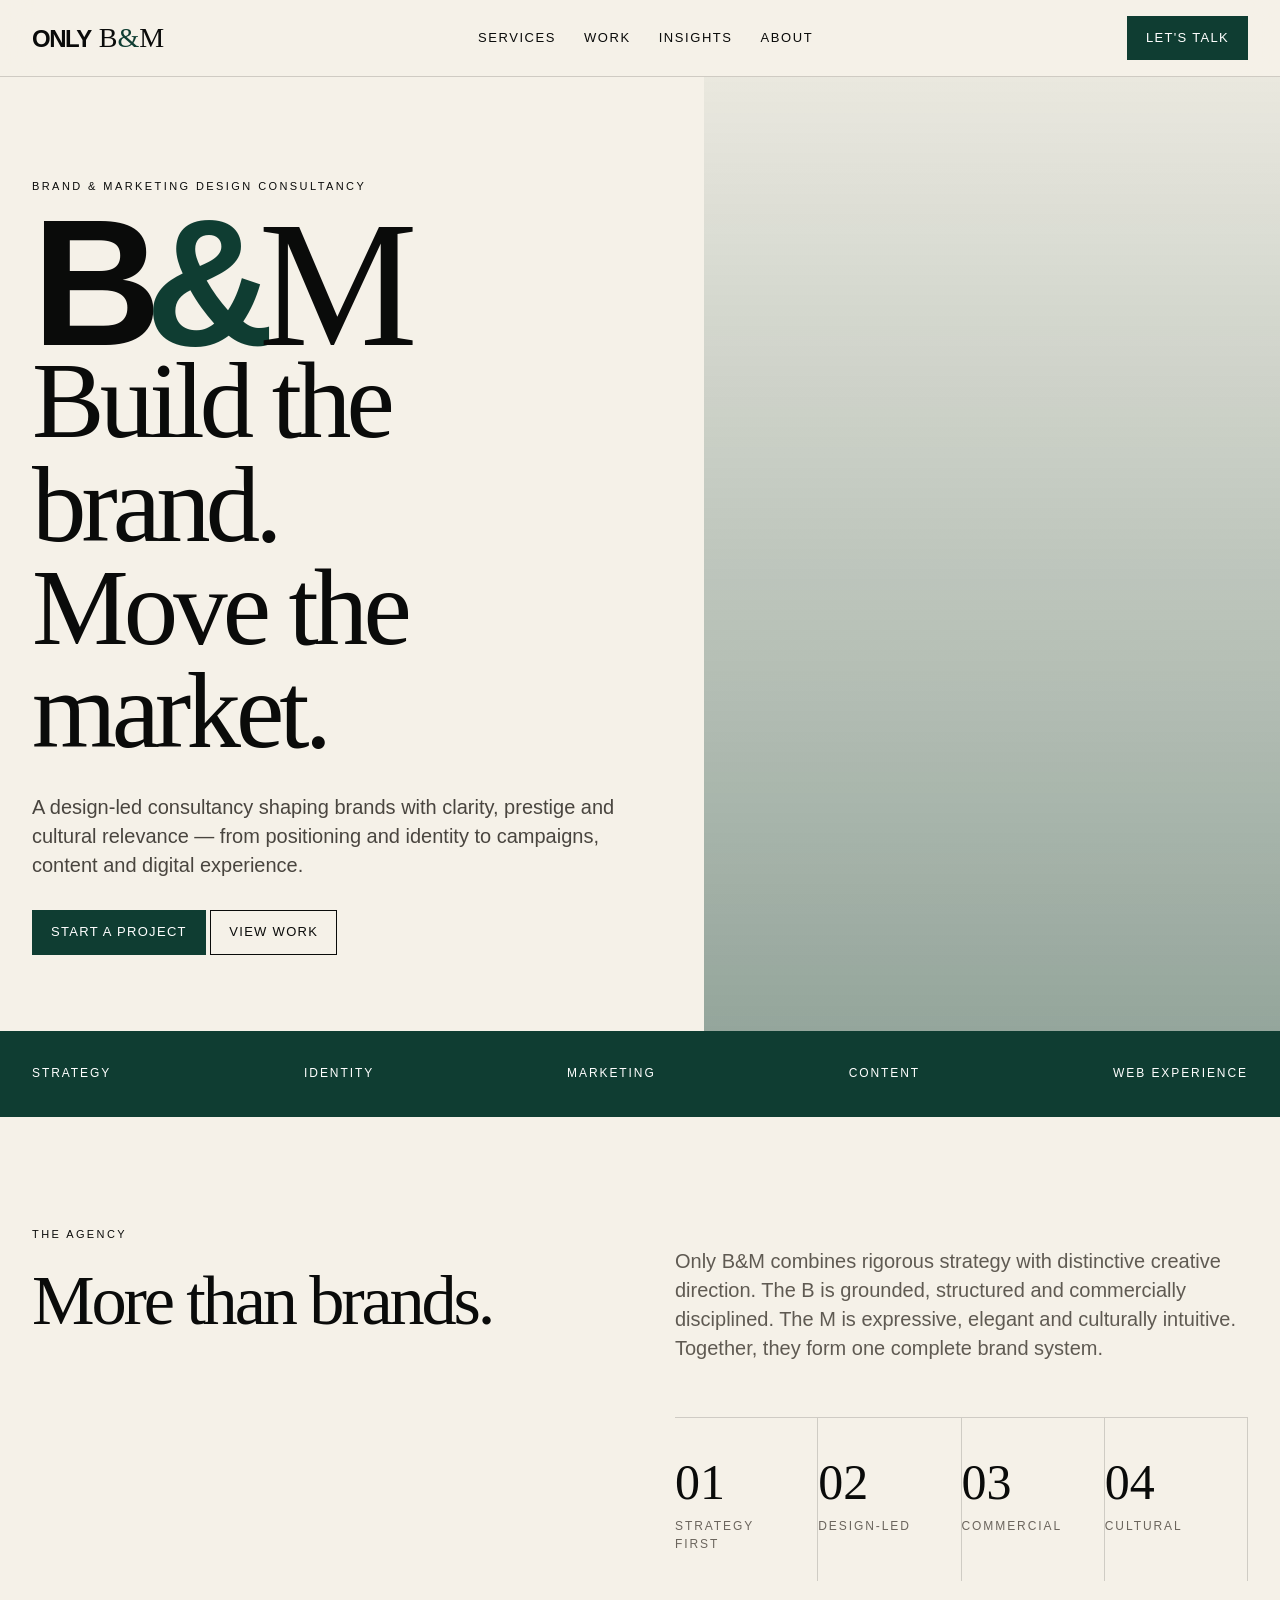
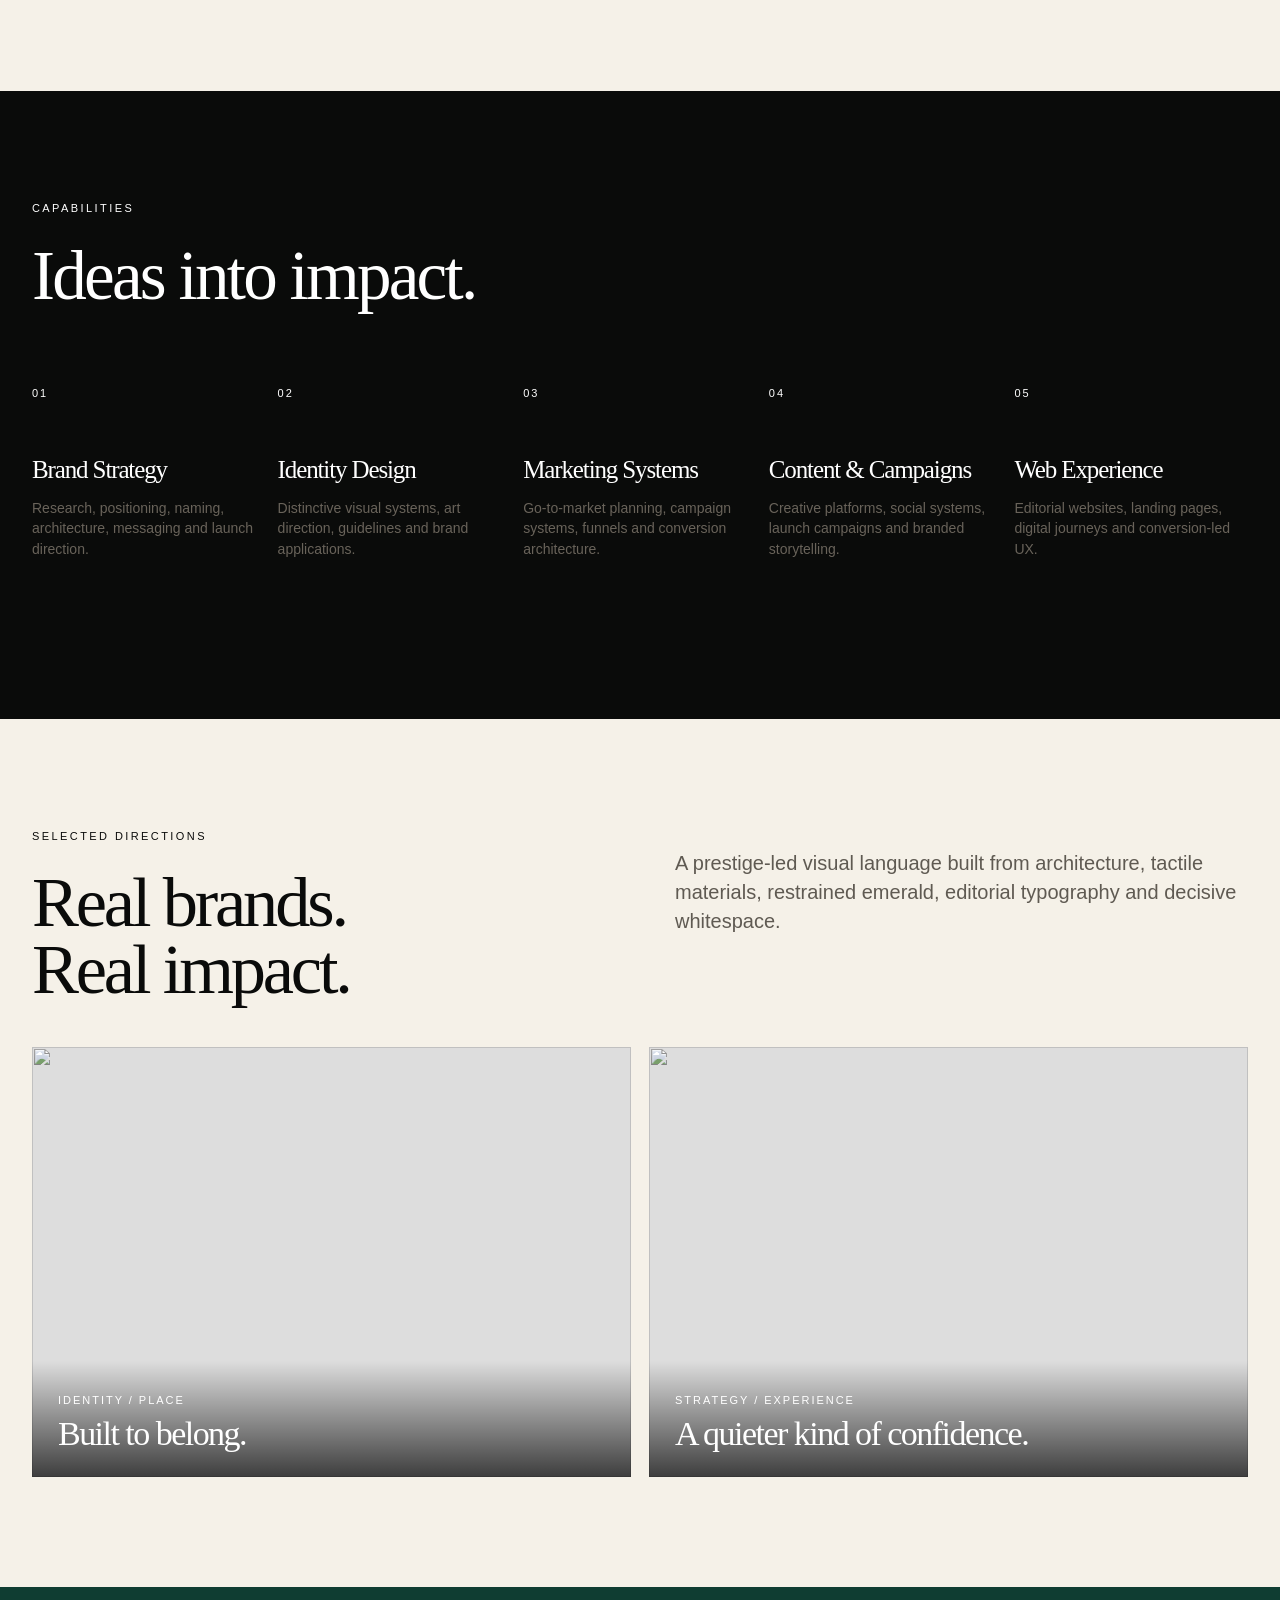
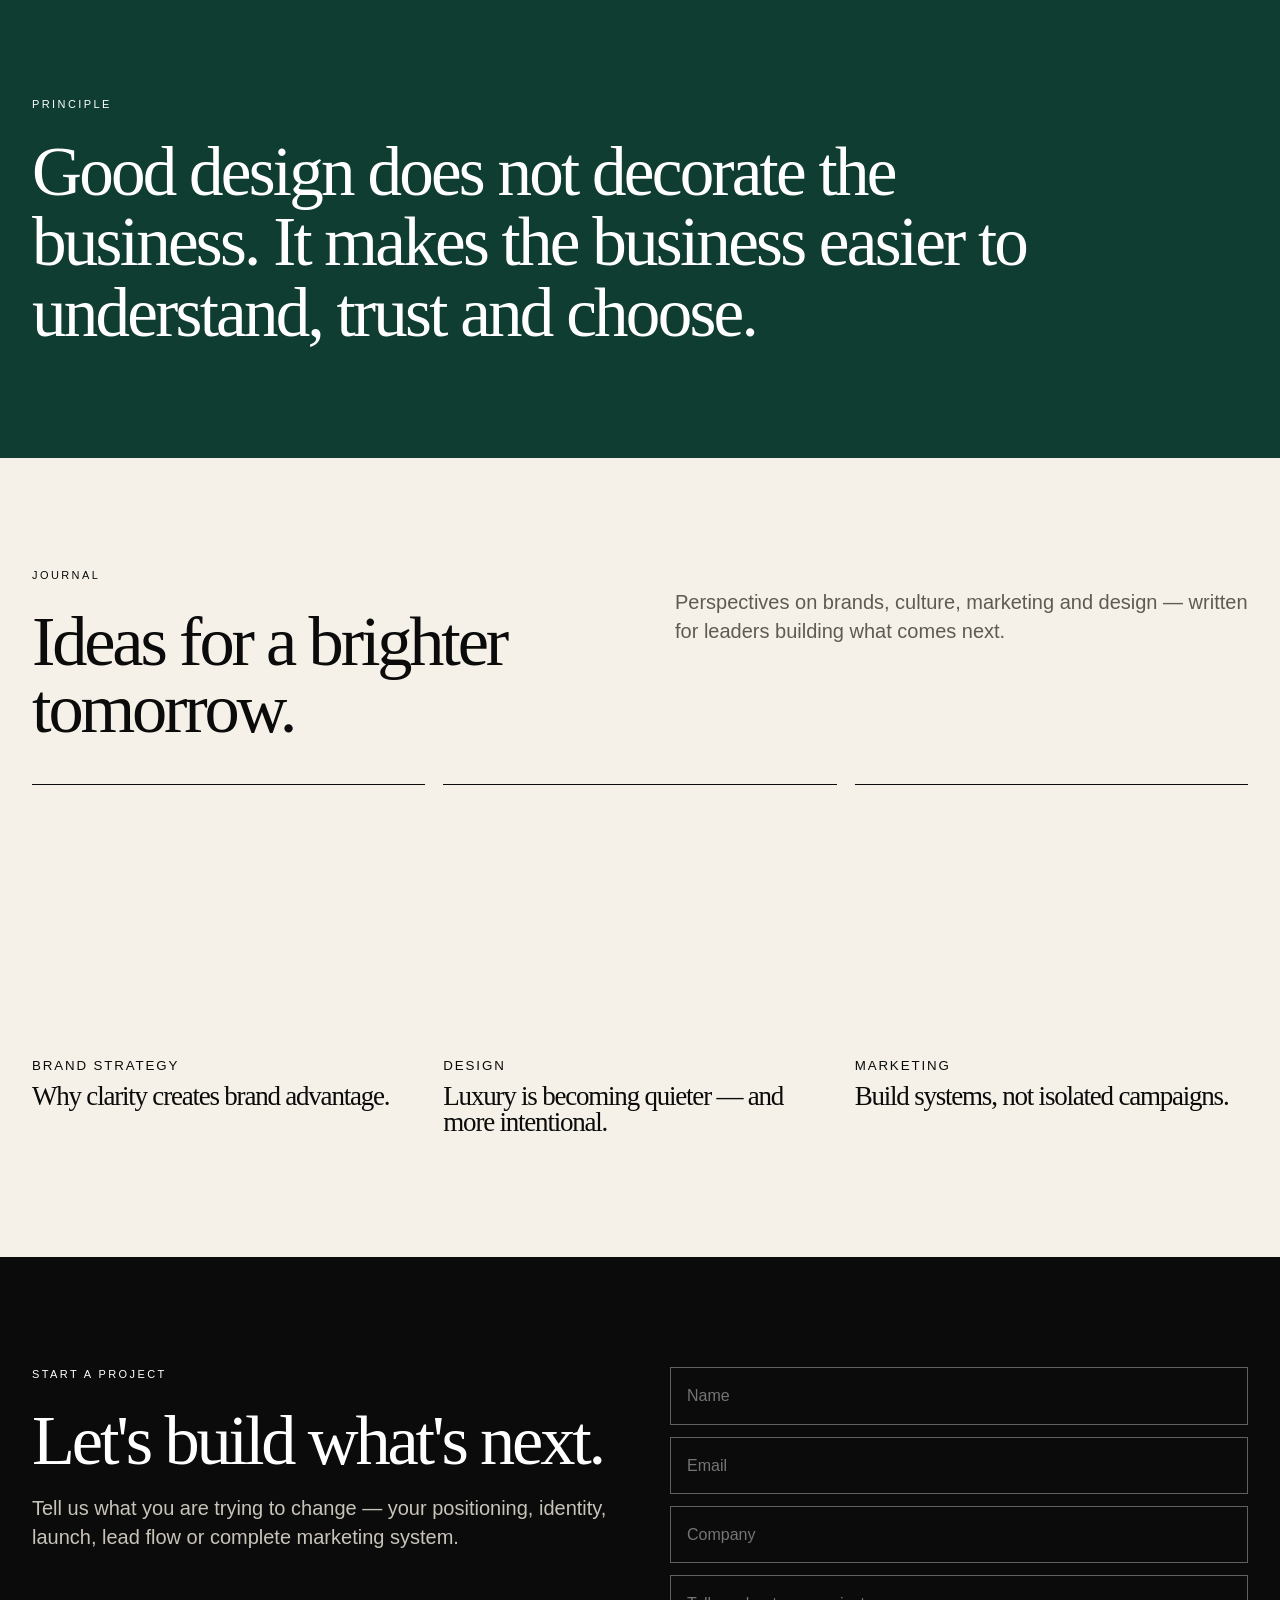
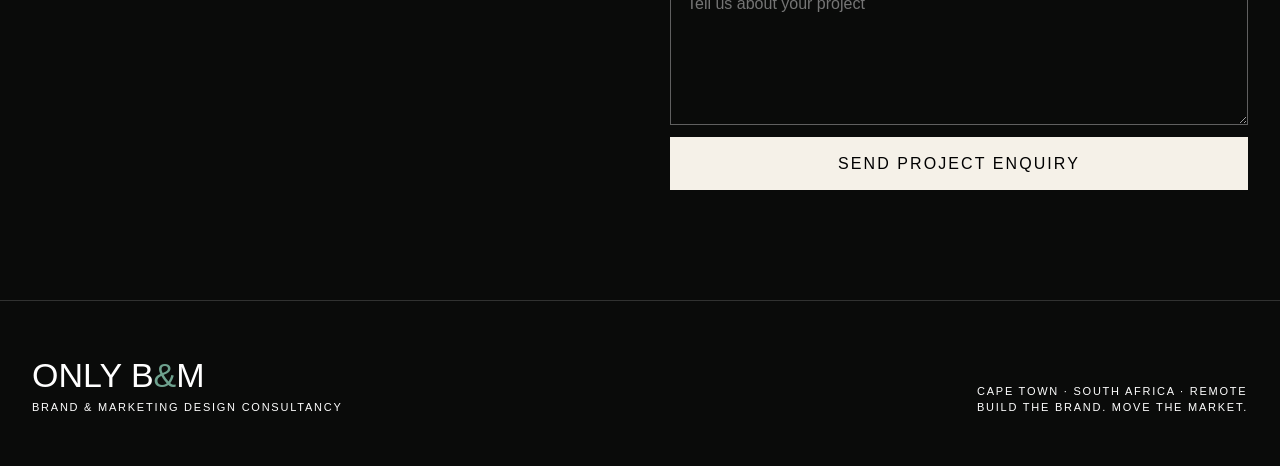
==== index.html @ 4aa27a82 "Initial Only B&M launch site" ====
<!doctype html><html lang="en"><head><meta charset="utf-8"><meta name="viewport" content="width=device-width,initial-scale=1"><title>Only B&M Consultants — Brand & Marketing Design Consultancy</title><meta name="description" content="Only B&M Consultants is a design-led brand and marketing consultancy shaping brands with clarity, prestige and cultural relevance."><link rel="stylesheet" href="styles.css"></head><body><nav class="nav"><div class="shell"><a class="logo" href="index.html"><span class="only">ONLY</span><span class="bm">B<span class="amp">&amp;</span>M</span></a><div class="links"><a href="services.html">Services</a><a href="work.html">Work</a><a href="insights.html">Insights</a><a href="about.html">About</a></div><a class="cta dark" href="contact.html">Let's talk</a></div></nav>
<main><section class="hero"><div class="hero-copy"><div class="kicker">Brand & Marketing Design Consultancy</div><div class="hero-mark">B<span class="amp">&amp;</span><span class="fem">M</span></div><h1>Build the brand.<br>Move the market.</h1><p>A design-led consultancy shaping brands with clarity, prestige and cultural relevance — from positioning and identity to campaigns, content and digital experience.</p><div><a class="cta dark" href="contact.html">Start a project</a> <a class="cta" href="work.html">View work</a></div></div><div class="hero-media"></div></section>
<section class="band"><div class="shell"><span>Strategy</span><span>Identity</span><span>Marketing</span><span>Content</span><span>Web Experience</span></div></section>
<section class="section"><div class="shell split"><div><div class="kicker">The agency</div><h2>More than brands.</h2></div><div><p class="lede">Only B&M combines rigorous strategy with distinctive creative direction. The B is grounded, structured and commercially disciplined. The M is expressive, elegant and culturally intuitive. Together, they form one complete brand system.</p><div class="stats"><div class="stat"><strong>01</strong><span>Strategy first</span></div><div class="stat"><strong>02</strong><span>Design-led</span></div><div class="stat"><strong>03</strong><span>Commercial</span></div><div class="stat"><strong>04</strong><span>Cultural</span></div></div></div></div></section>
<section class="section dark"><div class="shell"><div class="kicker">Capabilities</div><div class="quote">Ideas into impact.</div><div class="cards"><div class="card"><div class="n">01</div><h3>Brand Strategy</h3><p>Research, positioning, naming, architecture, messaging and launch direction.</p></div><div class="card"><div class="n">02</div><h3>Identity Design</h3><p>Distinctive visual systems, art direction, guidelines and brand applications.</p></div><div class="card"><div class="n">03</div><h3>Marketing Systems</h3><p>Go-to-market planning, campaign systems, funnels and conversion architecture.</p></div><div class="card"><div class="n">04</div><h3>Content & Campaigns</h3><p>Creative platforms, social systems, launch campaigns and branded storytelling.</p></div><div class="card"><div class="n">05</div><h3>Web Experience</h3><p>Editorial websites, landing pages, digital journeys and conversion-led UX.</p></div></div></div></section>
<section class="section"><div class="shell"><div class="split"><div><div class="kicker">Selected directions</div><h2>Real brands.<br>Real impact.</h2></div><p class="lede">A prestige-led visual language built from architecture, tactile materials, restrained emerald, editorial typography and decisive whitespace.</p></div><div class="case-grid"><article class="case"><img src="https://images.unsplash.com/photo-1487958449943-2429e8be8625?auto=format&fit=crop&w=1400&q=85"><div class="overlay"><span>Identity / Place</span><h3>Built to belong.</h3></div></article><article class="case"><img src="https://images.unsplash.com/photo-1497366811353-6870744d04b2?auto=format&fit=crop&w=1400&q=85"><div class="overlay"><span>Strategy / Experience</span><h3>A quieter kind of confidence.</h3></div></article></div></div></section>
<section class="section emerald"><div class="shell"><div class="kicker">Principle</div><div class="quote">Good design does not decorate the business. It makes the business easier to understand, trust and choose.</div></div></section>
<section class="section"><div class="shell"><div class="split"><div><div class="kicker">Journal</div><h2>Ideas for a brighter tomorrow.</h2></div><p class="lede">Perspectives on brands, culture, marketing and design — written for leaders building what comes next.</p></div><div class="journal"><article class="post"><div class="thumb" style="background-image:url('https://images.unsplash.com/photo-1497366754035-f200968a6e72?auto=format&fit=crop&w=1000&q=80')"></div><small>Brand strategy</small><h3>Why clarity creates brand advantage.</h3></article><article class="post"><div class="thumb" style="background-image:url('https://images.unsplash.com/photo-1487958449943-2429e8be8625?auto=format&fit=crop&w=1000&q=80')"></div><small>Design</small><h3>Luxury is becoming quieter — and more intentional.</h3></article><article class="post"><div class="thumb" style="background-image:url('https://images.unsplash.com/photo-1497215728101-856f4ea42174?auto=format&fit=crop&w=1000&q=80')"></div><small>Marketing</small><h3>Build systems, not isolated campaigns.</h3></article></div></div></section>
<section class="section dark"><div class="shell contact-box"><div><div class="kicker">Start a project</div><h2>Let's build what's next.</h2><p class="lede" style="color:#c9c4ba">Tell us what you are trying to change — your positioning, identity, launch, lead flow or complete marketing system.</p></div><form data-demo><input placeholder="Name"><input placeholder="Email"><input placeholder="Company"><textarea placeholder="Tell us about your project"></textarea><button>Send project enquiry</button></form></div></section></main><footer><div class="shell"><div><div class="footer-brand">ONLY B<span style="color:#6ea18e">&amp;</span>M</div><div class="mini">Brand & Marketing Design Consultancy</div></div><div class="mini">Cape Town · South Africa · Remote<br>Build the brand. Move the market.</div></div></footer><script src="app.js"></script></body></html>
---- styles.css ----
:root{
  --ink:#0a0b0a; --ivory:#f5f1e8; --stone:#c8c2b8; --taupe:#8a8074;
  --emerald:#0f3d32; --emerald2:#174f42; --line:rgba(10,11,10,.16);
  --max:1440px;
}
*{box-sizing:border-box}
html{scroll-behavior:smooth}
body{margin:0;background:var(--ivory);color:var(--ink);font-family:Arial,Helvetica,sans-serif;line-height:1.45}
a{color:inherit}
img{max-width:100%;display:block}
.shell{max-width:var(--max);margin:auto;padding:0 32px}
.nav{position:sticky;top:0;z-index:30;background:rgba(245,241,232,.88);backdrop-filter:blur(18px);border-bottom:1px solid var(--line)}
.nav .shell{height:76px;display:flex;align-items:center;justify-content:space-between;gap:28px}
.logo{display:flex;align-items:baseline;gap:8px;text-decoration:none}
.logo .only{font-weight:900;font-size:24px;letter-spacing:-.06em}
.logo .bm{font-family:Georgia,serif;font-size:28px}
.logo .amp{color:var(--emerald);font-family:Georgia,serif}
.links{display:flex;gap:28px;font-size:13px;text-transform:uppercase;letter-spacing:.12em}
.links a{text-decoration:none}
.cta{display:inline-flex;align-items:center;justify-content:center;padding:12px 18px;border:1px solid var(--ink);text-decoration:none;font-size:13px;text-transform:uppercase;letter-spacing:.1em}
.cta.dark{background:var(--emerald);color:white;border-color:var(--emerald)}
.hero{min-height:calc(100vh - 76px);display:grid;grid-template-columns:1.1fr .9fr}
.hero-copy{padding:8vw 7vw 6vw max(32px,calc((100vw - var(--max))/2 + 32px));display:flex;flex-direction:column;justify-content:center}
.kicker{font-size:11px;text-transform:uppercase;letter-spacing:.22em;margin-bottom:24px}
h1,h2,h3{font-family:Georgia,"Times New Roman",serif;font-weight:400;letter-spacing:-.045em;line-height:.95;margin:0}
h1{font-size:clamp(68px,8.5vw,150px)}
h2{font-size:clamp(46px,5.5vw,86px)}
h3{font-size:32px}
.hero-copy p{max-width:620px;font-size:20px;color:#49453f;margin:30px 0}
.hero-media{background:
 linear-gradient(180deg,rgba(15,61,50,.05),rgba(15,61,50,.42)),
 url('https://images.unsplash.com/photo-1487958449943-2429e8be8625?auto=format&fit=crop&w=1800&q=88') center/cover}
.hero-mark{font-size:clamp(90px,14vw,230px);font-weight:900;line-height:.72;letter-spacing:-.09em}
.hero-mark .fem{font-family:Georgia,serif;font-weight:400}
.hero-mark .amp{color:var(--emerald)}
.band{background:var(--emerald);color:white;padding:34px 0}
.band .shell{display:flex;justify-content:space-between;gap:32px;text-transform:uppercase;letter-spacing:.16em;font-size:12px}
.section{padding:110px 0}
.split{display:grid;grid-template-columns:1fr 1fr;gap:70px;align-items:start}
.rule{height:1px;background:var(--line);margin:34px 0}
.display{font-family:Georgia,serif;font-size:clamp(38px,4.3vw,70px);line-height:1.02;letter-spacing:-.04em}
.lede{font-size:20px;color:#5f5a52;max-width:680px}
.cards{display:grid;grid-template-columns:repeat(5,1fr);gap:12px;margin-top:50px}
.card{border-top:1px solid var(--ink);padding:24px 8px 36px 0}
.card .n{font-size:11px;letter-spacing:.18em}
.card h3{font-size:25px;margin:56px 0 16px}
.card p{color:#69635a;font-size:14px}
.case-grid{display:grid;grid-template-columns:repeat(2,1fr);gap:18px;margin-top:44px}
.case{min-height:430px;position:relative;overflow:hidden;background:#ddd}
.case img{width:100%;height:100%;object-fit:cover;filter:grayscale(55%)}
.case .overlay{position:absolute;inset:auto 0 0 0;padding:26px;background:linear-gradient(transparent,rgba(0,0,0,.72));color:white}
.case .overlay span{font-size:11px;text-transform:uppercase;letter-spacing:.18em}
.case .overlay h3{font-size:34px;margin-top:8px}
.dark{background:var(--ink);color:white}
.emerald{background:var(--emerald);color:white}
.quote{font-family:Georgia,serif;font-size:clamp(44px,5.4vw,82px);line-height:1.02;letter-spacing:-.04em;max-width:1100px}
.stats{display:grid;grid-template-columns:repeat(4,1fr);margin-top:54px;border-top:1px solid var(--line)}
.stat{padding:28px 20px 28px 0;border-right:1px solid var(--line)}
.stat strong{font-family:Georgia,serif;font-size:50px;font-weight:400}
.stat span{display:block;color:#6b655d;font-size:12px;text-transform:uppercase;letter-spacing:.16em}
.journal{display:grid;grid-template-columns:repeat(3,1fr);gap:18px;margin-top:42px}
.post{border-top:1px solid var(--ink);padding-top:18px}
.post .thumb{height:230px;background-size:cover;background-position:center;margin-bottom:20px;filter:grayscale(20%)}
.post h3{font-size:27px;margin:8px 0 12px}
.post small{text-transform:uppercase;letter-spacing:.14em}
.contact-box{display:grid;grid-template-columns:1fr 1fr;gap:60px}
form{display:grid;gap:12px}
input,textarea{width:100%;padding:16px;background:transparent;border:1px solid rgba(255,255,255,.35);color:white;font:inherit}
textarea{min-height:150px}
button{padding:15px 20px;background:var(--ivory);border:0;font:inherit;text-transform:uppercase;letter-spacing:.13em;cursor:pointer}
footer{padding:50px 0;border-top:1px solid rgba(255,255,255,.16);background:var(--ink);color:white}
footer .shell{display:flex;justify-content:space-between;gap:30px;align-items:flex-end}
.footer-brand{font-size:34px}
.mini{font-size:11px;text-transform:uppercase;letter-spacing:.16em}
.page-hero{padding:100px 0 60px;border-bottom:1px solid var(--line)}
.page-hero h1{font-size:clamp(64px,8vw,120px);max-width:1100px}
.service-row{display:grid;grid-template-columns:140px 1fr 1fr;gap:40px;padding:36px 0;border-top:1px solid var(--line)}
.service-row h3{font-size:38px}
.service-row ul{margin:0;padding-left:18px}
.work-item{display:grid;grid-template-columns:1.1fr .9fr;gap:40px;padding:50px 0;border-top:1px solid var(--line)}
.work-item img{height:420px;width:100%;object-fit:cover}
.contact-light input,.contact-light textarea{border-color:var(--line);color:var(--ink)}
.contact-light button{background:var(--emerald);color:white}
@media(max-width:950px){
 .links{display:none}.hero{grid-template-columns:1fr}.hero-media{min-height:48vh}.split,.contact-box,.work-item{grid-template-columns:1fr}
 .cards{grid-template-columns:1fr 1fr}.case-grid,.journal{grid-template-columns:1fr}.stats{grid-template-columns:1fr 1fr}
 .service-row{grid-template-columns:1fr}.band .shell{flex-wrap:wrap}
}
@media(max-width:620px){.shell{padding:0 20px}.hero-copy{padding:70px 20px}.cards{grid-template-columns:1fr}.stats{grid-template-columns:1fr}.nav .shell{height:64px}}
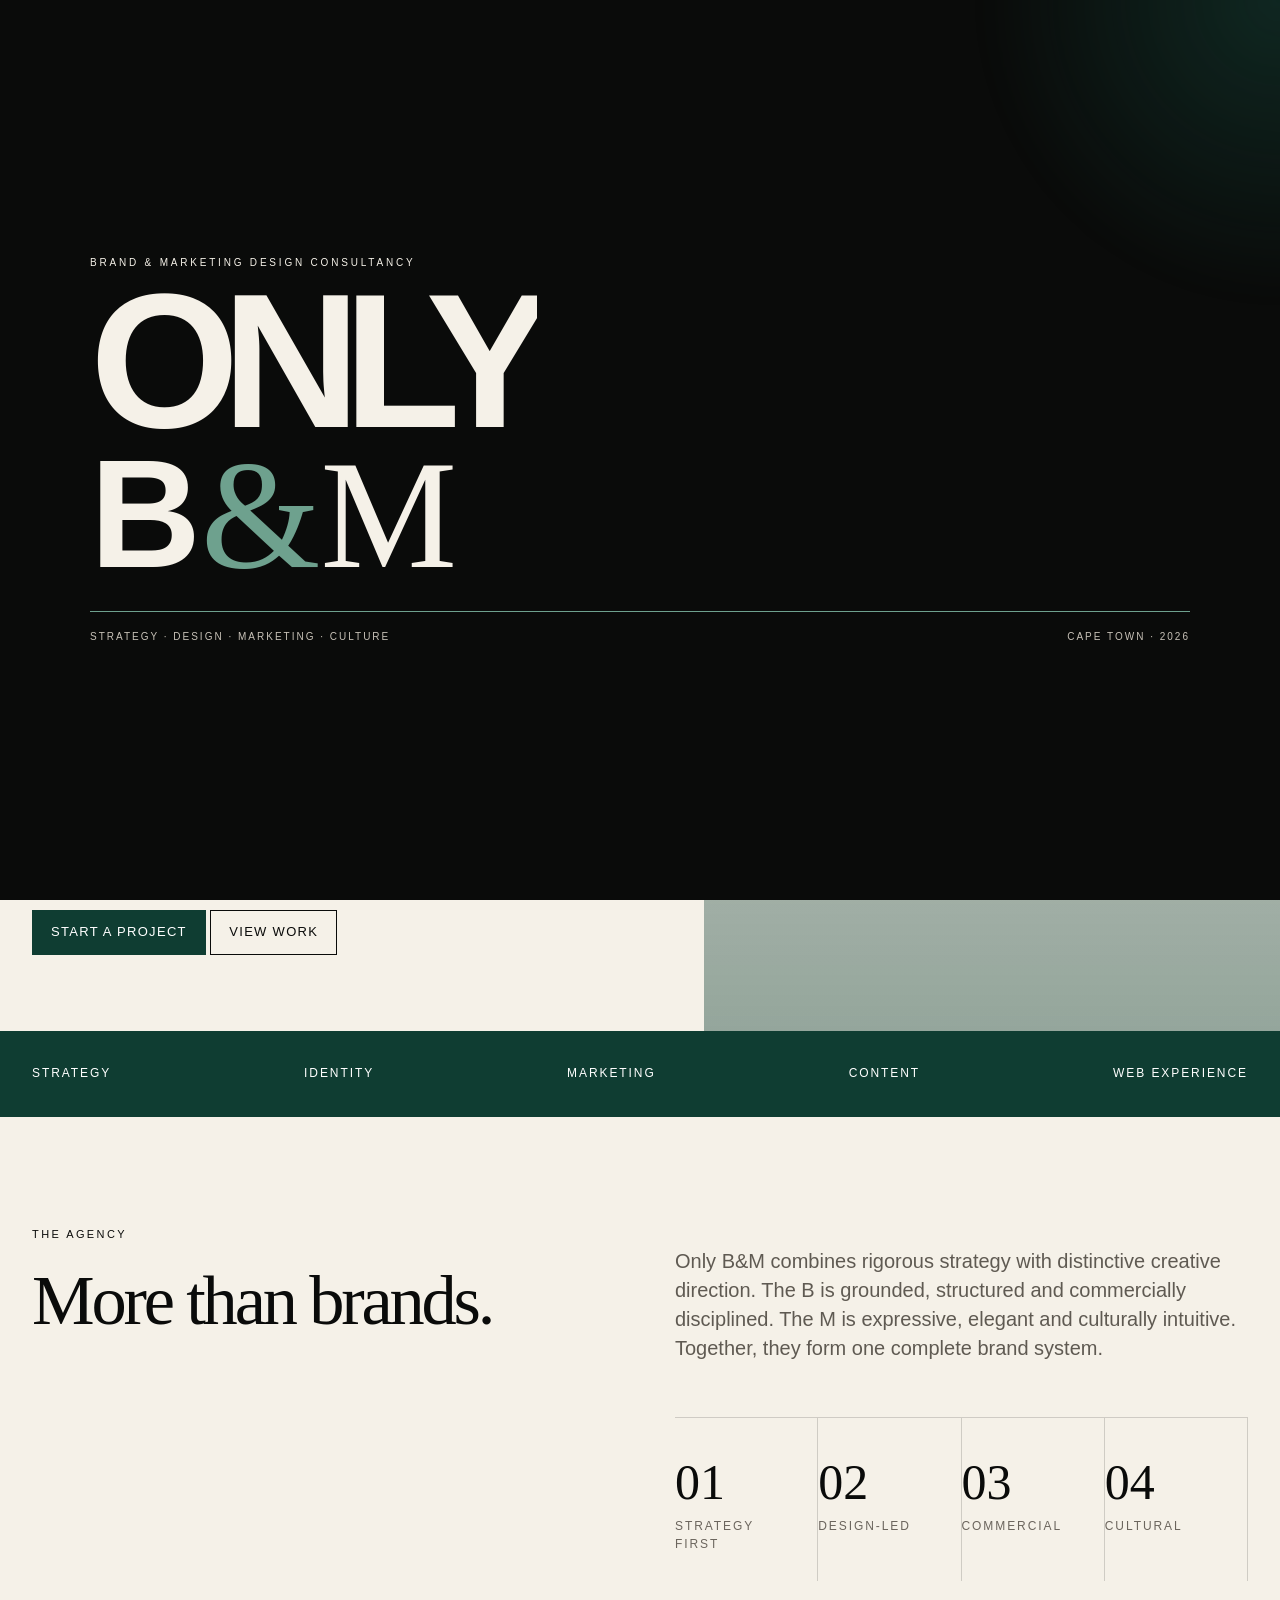
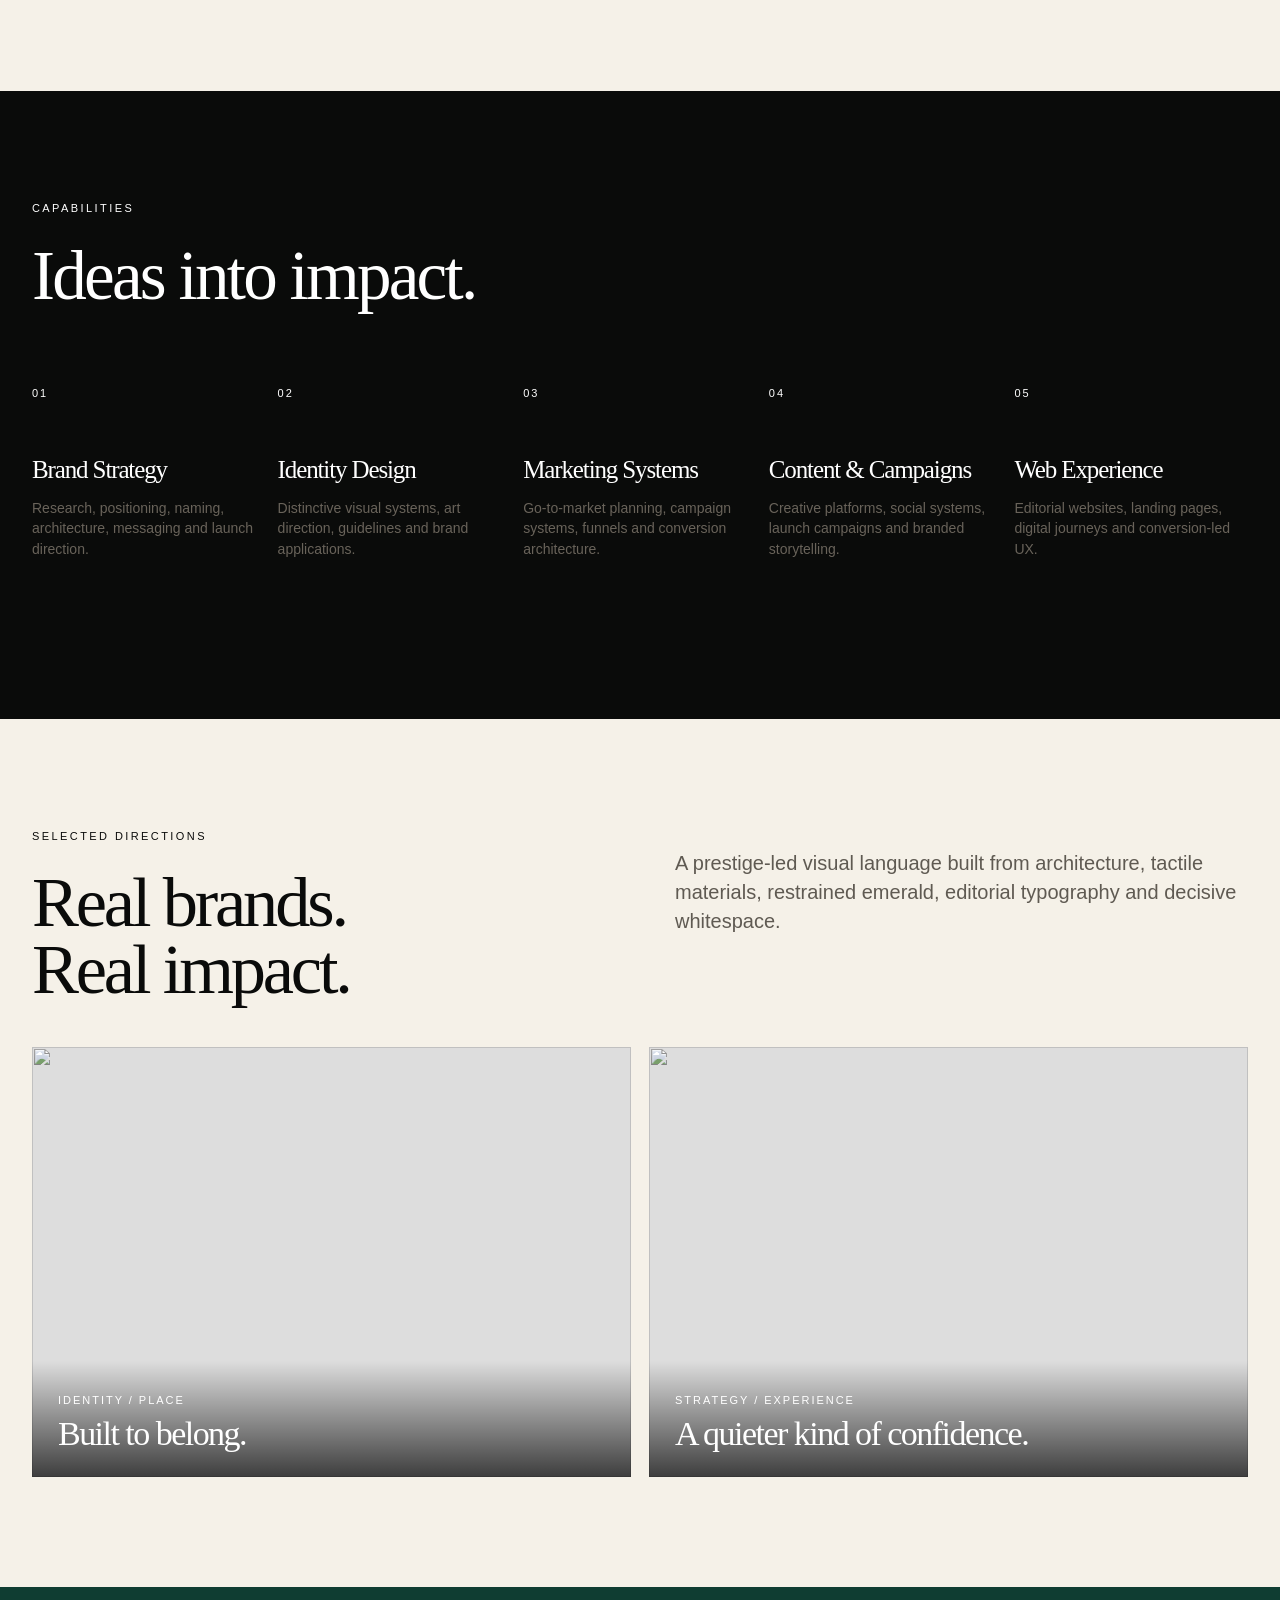
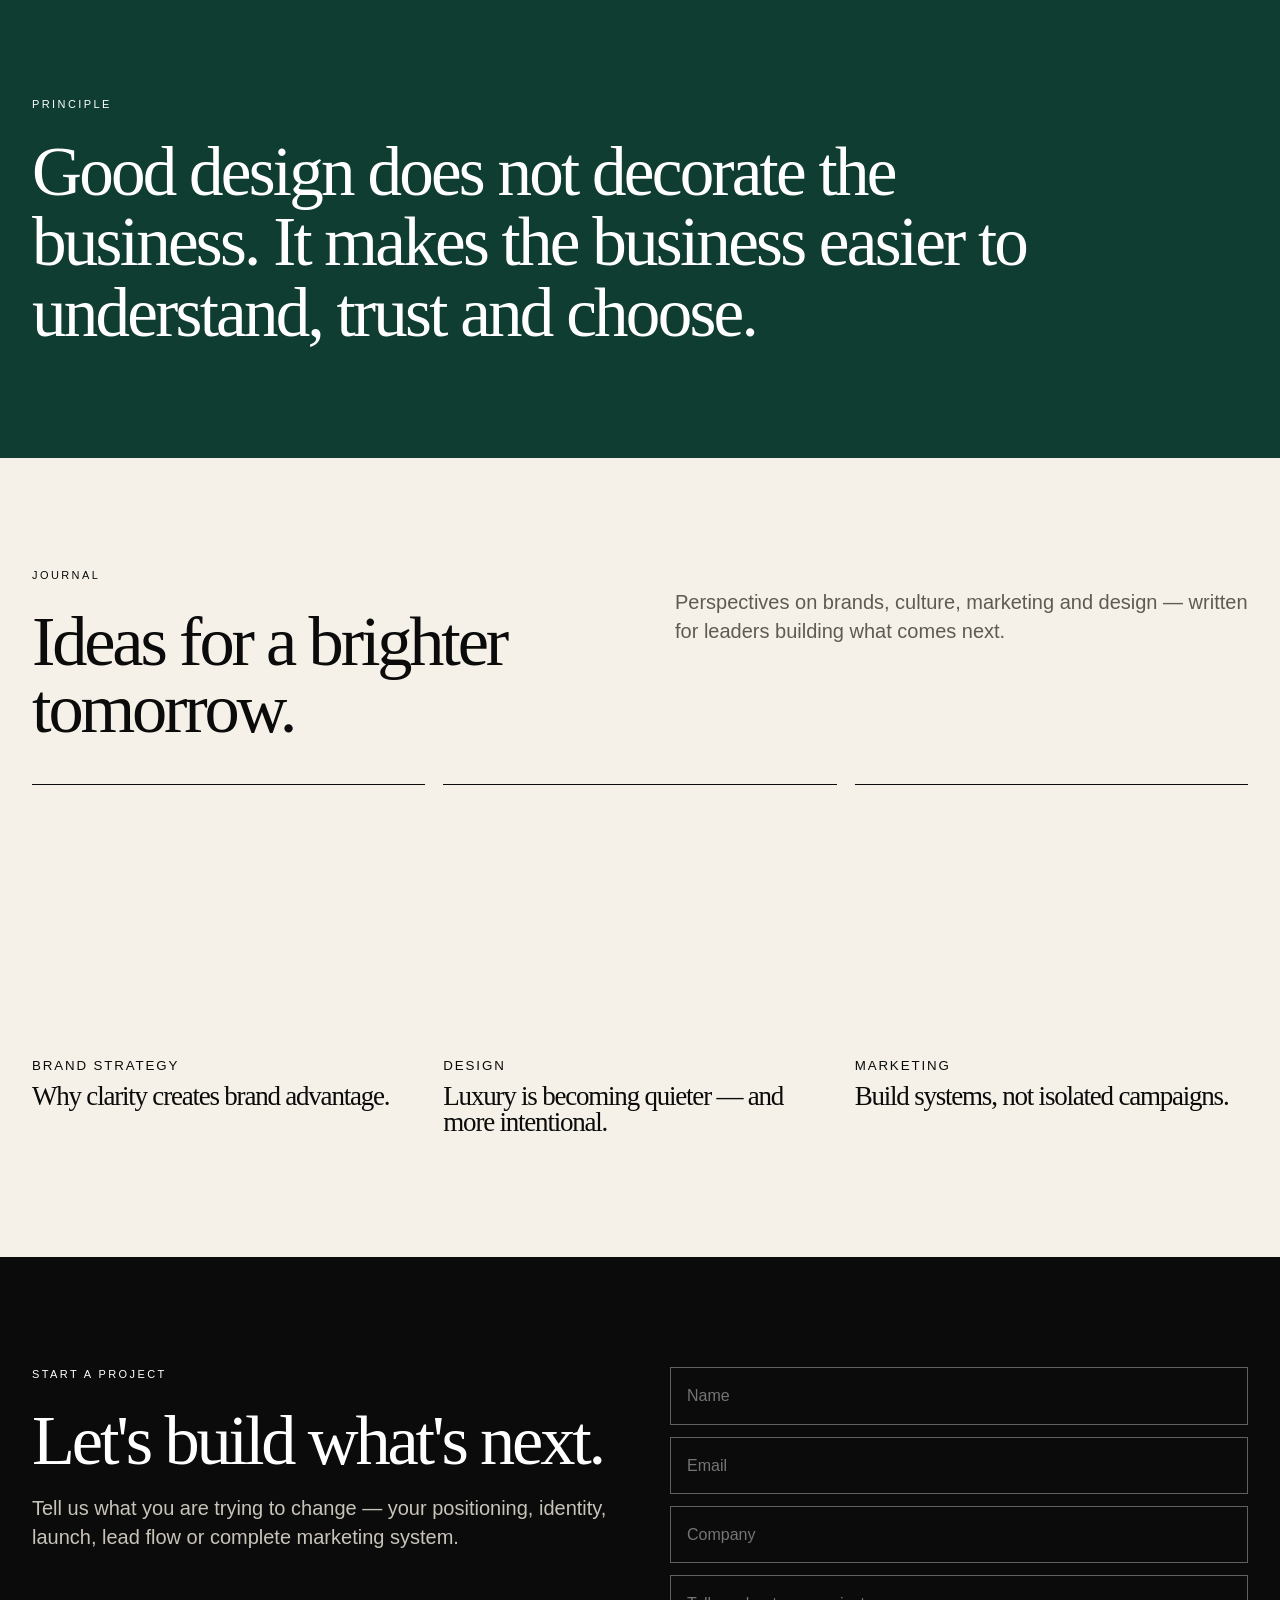
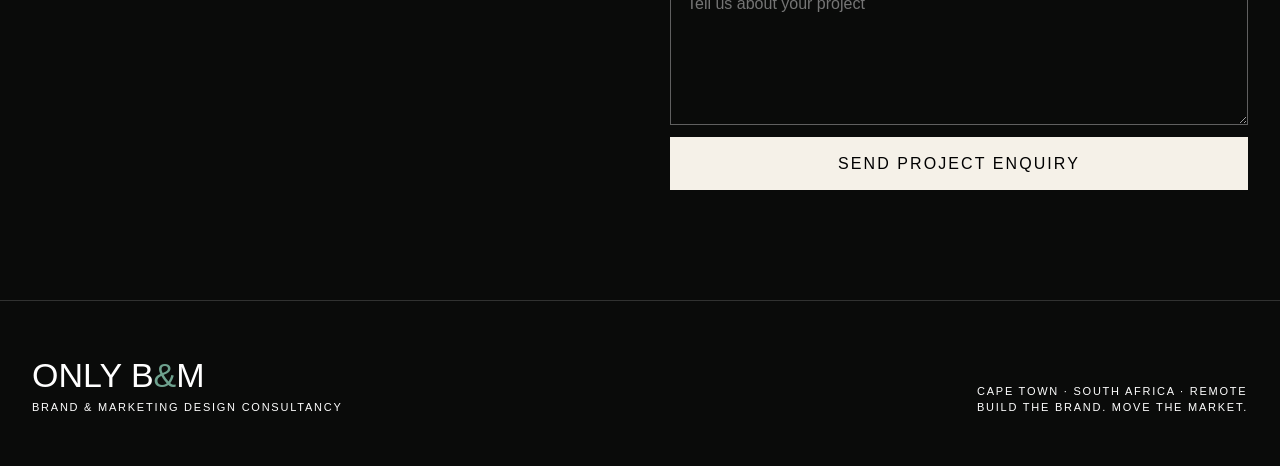
==== commit b08e2f88: "Add prestige animated intro reveal" ====
--- a/index.html
+++ b/index.html
@@ -1,4 +1,4 @@
-<!doctype html><html lang="en"><head><meta charset="utf-8"><meta name="viewport" content="width=device-width,initial-scale=1"><title>Only B&M Consultants — Brand & Marketing Design Consultancy</title><meta name="description" content="Only B&M Consultants is a design-led brand and marketing consultancy shaping brands with clarity, prestige and cultural relevance."><link rel="stylesheet" href="styles.css"></head><body><nav class="nav"><div class="shell"><a class="logo" href="index.html"><span class="only">ONLY</span><span class="bm">B<span class="amp">&amp;</span>M</span></a><div class="links"><a href="services.html">Services</a><a href="work.html">Work</a><a href="insights.html">Insights</a><a href="about.html">About</a></div><a class="cta dark" href="contact.html">Let's talk</a></div></nav>
+<!doctype html><html lang="en"><head><meta charset="utf-8"><meta name="viewport" content="width=device-width,initial-scale=1"><title>Only B&M Consultants — Brand & Marketing Design Consultancy</title><meta name="description" content="Only B&M Consultants is a design-led brand and marketing consultancy shaping brands with clarity, prestige and cultural relevance."><link rel="stylesheet" href="styles.css"><link rel="icon" href="favicon.svg"><link rel="manifest" href="site.webmanifest"><meta name="theme-color" content="#0f3d32"></head><body class="intro-lock"><div class="intro" aria-hidden="true"><div class="intro-glow"></div><div class="intro-inner"><div class="intro-kicker">Brand &amp; Marketing Design Consultancy</div><div class="intro-name"><div class="intro-only"><span>ONLY</span></div></div><div class="intro-bm"><span class="intro-b">B</span><span class="intro-amp">&amp;</span><span class="intro-m">M</span></div><div class="intro-line"><span></span></div><div class="intro-meta"><span>Strategy · Design · Marketing · Culture</span><span>Cape Town · 2026</span></div></div></div><nav class="nav"><div class="shell"><a class="logo" href="index.html"><span class="only">ONLY</span><span class="bm">B<span class="amp">&amp;</span>M</span></a><div class="links"><a href="services.html">Services</a><a href="work.html">Work</a><a href="insights.html">Insights</a><a href="about.html">About</a></div><a class="cta dark" href="contact.html">Let's talk</a></div></nav>
 <main><section class="hero"><div class="hero-copy"><div class="kicker">Brand & Marketing Design Consultancy</div><div class="hero-mark">B<span class="amp">&amp;</span><span class="fem">M</span></div><h1>Build the brand.<br>Move the market.</h1><p>A design-led consultancy shaping brands with clarity, prestige and cultural relevance — from positioning and identity to campaigns, content and digital experience.</p><div><a class="cta dark" href="contact.html">Start a project</a> <a class="cta" href="work.html">View work</a></div></div><div class="hero-media"></div></section>
 <section class="band"><div class="shell"><span>Strategy</span><span>Identity</span><span>Marketing</span><span>Content</span><span>Web Experience</span></div></section>
 <section class="section"><div class="shell split"><div><div class="kicker">The agency</div><h2>More than brands.</h2></div><div><p class="lede">Only B&M combines rigorous strategy with distinctive creative direction. The B is grounded, structured and commercially disciplined. The M is expressive, elegant and culturally intuitive. Together, they form one complete brand system.</p><div class="stats"><div class="stat"><strong>01</strong><span>Strategy first</span></div><div class="stat"><strong>02</strong><span>Design-led</span></div><div class="stat"><strong>03</strong><span>Commercial</span></div><div class="stat"><strong>04</strong><span>Cultural</span></div></div></div></div></section>
@@ -6,4 +6,4 @@
 <section class="section"><div class="shell"><div class="split"><div><div class="kicker">Selected directions</div><h2>Real brands.<br>Real impact.</h2></div><p class="lede">A prestige-led visual language built from architecture, tactile materials, restrained emerald, editorial typography and decisive whitespace.</p></div><div class="case-grid"><article class="case"><img src="https://images.unsplash.com/photo-1487958449943-2429e8be8625?auto=format&fit=crop&w=1400&q=85"><div class="overlay"><span>Identity / Place</span><h3>Built to belong.</h3></div></article><article class="case"><img src="https://images.unsplash.com/photo-1497366811353-6870744d04b2?auto=format&fit=crop&w=1400&q=85"><div class="overlay"><span>Strategy / Experience</span><h3>A quieter kind of confidence.</h3></div></article></div></div></section>
 <section class="section emerald"><div class="shell"><div class="kicker">Principle</div><div class="quote">Good design does not decorate the business. It makes the business easier to understand, trust and choose.</div></div></section>
 <section class="section"><div class="shell"><div class="split"><div><div class="kicker">Journal</div><h2>Ideas for a brighter tomorrow.</h2></div><p class="lede">Perspectives on brands, culture, marketing and design — written for leaders building what comes next.</p></div><div class="journal"><article class="post"><div class="thumb" style="background-image:url('https://images.unsplash.com/photo-1497366754035-f200968a6e72?auto=format&fit=crop&w=1000&q=80')"></div><small>Brand strategy</small><h3>Why clarity creates brand advantage.</h3></article><article class="post"><div class="thumb" style="background-image:url('https://images.unsplash.com/photo-1487958449943-2429e8be8625?auto=format&fit=crop&w=1000&q=80')"></div><small>Design</small><h3>Luxury is becoming quieter — and more intentional.</h3></article><article class="post"><div class="thumb" style="background-image:url('https://images.unsplash.com/photo-1497215728101-856f4ea42174?auto=format&fit=crop&w=1000&q=80')"></div><small>Marketing</small><h3>Build systems, not isolated campaigns.</h3></article></div></div></section>
-<section class="section dark"><div class="shell contact-box"><div><div class="kicker">Start a project</div><h2>Let's build what's next.</h2><p class="lede" style="color:#c9c4ba">Tell us what you are trying to change — your positioning, identity, launch, lead flow or complete marketing system.</p></div><form data-demo><input placeholder="Name"><input placeholder="Email"><input placeholder="Company"><textarea placeholder="Tell us about your project"></textarea><button>Send project enquiry</button></form></div></section></main><footer><div class="shell"><div><div class="footer-brand">ONLY B<span style="color:#6ea18e">&amp;</span>M</div><div class="mini">Brand & Marketing Design Consultancy</div></div><div class="mini">Cape Town · South Africa · Remote<br>Build the brand. Move the market.</div></div></footer><script src="app.js"></script></body></html>+<section class="section dark"><div class="shell contact-box"><div><div class="kicker">Start a project</div><h2>Let's build what's next.</h2><p class="lede" style="color:#c9c4ba">Tell us what you are trying to change — your positioning, identity, launch, lead flow or complete marketing system.</p></div><form name="project-enquiry" method="POST" data-netlify="true" netlify-honeypot="bot-field" action="/thanks.html"><input type="hidden" name="form-name" value="project-enquiry"><p style="display:none"><label>Do not fill this out: <input name="bot-field"></label></p><input name="name" placeholder="Name" required><input name="email" type="email" placeholder="Email" required><input name="company" placeholder="Company"><textarea name="project" placeholder="Tell us about your project" required></textarea><button>Send project enquiry</button></form></div></section></main><footer><div class="shell"><div><div class="footer-brand">ONLY B<span style="color:#6ea18e">&amp;</span>M</div><div class="mini">Brand & Marketing Design Consultancy</div></div><div class="mini">Cape Town · South Africa · Remote<br>Build the brand. Move the market.</div></div></footer><script src="app.js"></script></body></html>
--- a/styles.css
+++ b/styles.css
@@ -88,3 +88,53 @@
  .service-row{grid-template-columns:1fr}.band .shell{flex-wrap:wrap}
 }
 @media(max-width:620px){.shell{padding:0 20px}.hero-copy{padding:70px 20px}.cards{grid-template-columns:1fr}.stats{grid-template-columns:1fr}.nav .shell{height:64px}}
+
+
+/* INTRO REVEAL */
+.intro{
+  position:fixed; inset:0; z-index:9999; background:var(--ink); color:var(--ivory);
+  display:grid; place-items:center; overflow:hidden;
+  transition:opacity .7s ease, visibility .7s ease;
+}
+.intro.is-hidden{opacity:0;visibility:hidden;pointer-events:none}
+.intro-inner{width:min(1100px,86vw);position:relative}
+.intro-kicker{
+  font-size:10px; letter-spacing:.28em; text-transform:uppercase; opacity:0;
+  transform:translateY(10px); animation:introFade .55s ease .2s forwards;
+}
+.intro-name{
+  margin-top:22px; display:flex; align-items:flex-end; gap:.02em;
+  font-size:clamp(72px,15vw,210px); line-height:.72; letter-spacing:-.09em;
+}
+.intro-only{
+  font-weight:900; display:block; overflow:hidden;
+}
+.intro-only span{
+  display:block; transform:translateY(115%); animation:riseName .85s cubic-bezier(.22,.9,.24,1) .35s forwards;
+}
+.intro-bm{
+  margin-top:26px; display:flex; align-items:baseline; overflow:hidden;
+  font-size:clamp(64px,12vw,180px); line-height:.75;
+}
+.intro-b{
+  font-weight:900; transform:translateY(120%); animation:riseName .85s cubic-bezier(.22,.9,.24,1) .72s forwards;
+}
+.intro-amp{
+  font-family:Georgia,"Times New Roman",serif; color:#6ea18e; font-weight:400;
+  transform:translateY(120%); animation:riseName .85s cubic-bezier(.22,.9,.24,1) .84s forwards;
+}
+.intro-m{
+  font-family:Georgia,"Times New Roman",serif; font-weight:400;
+  transform:translateY(120%); animation:riseName .85s cubic-bezier(.22,.9,.24,1) .96s forwards;
+}
+.intro-line{margin-top:38px;height:1px;background:rgba(245,241,232,.24);overflow:hidden}
+.intro-line span{display:block;height:100%;width:100%;background:#6ea18e;transform:scaleX(0);transform-origin:left;animation:drawLine 1.15s cubic-bezier(.22,.9,.24,1) 1.15s forwards}
+.intro-meta{display:flex;justify-content:space-between;gap:20px;margin-top:18px;font-size:10px;text-transform:uppercase;letter-spacing:.2em;color:#c8c2b8;opacity:0;animation:introFade .5s ease 1.45s forwards}
+.intro-glow{position:absolute;width:50vw;height:50vw;right:-25vw;top:-25vw;border-radius:50%;background:radial-gradient(circle,rgba(23,79,66,.42),transparent 66%);filter:blur(10px);pointer-events:none}
+@keyframes riseName{to{transform:translateY(0)}}
+@keyframes drawLine{to{transform:scaleX(1)}}
+@keyframes introFade{to{opacity:1;transform:translateY(0)}}
+body.intro-lock{overflow:hidden}
+@media (prefers-reduced-motion:reduce){
+  .intro-kicker,.intro-only span,.intro-b,.intro-amp,.intro-m,.intro-line span,.intro-meta{animation:none;opacity:1;transform:none}
+}
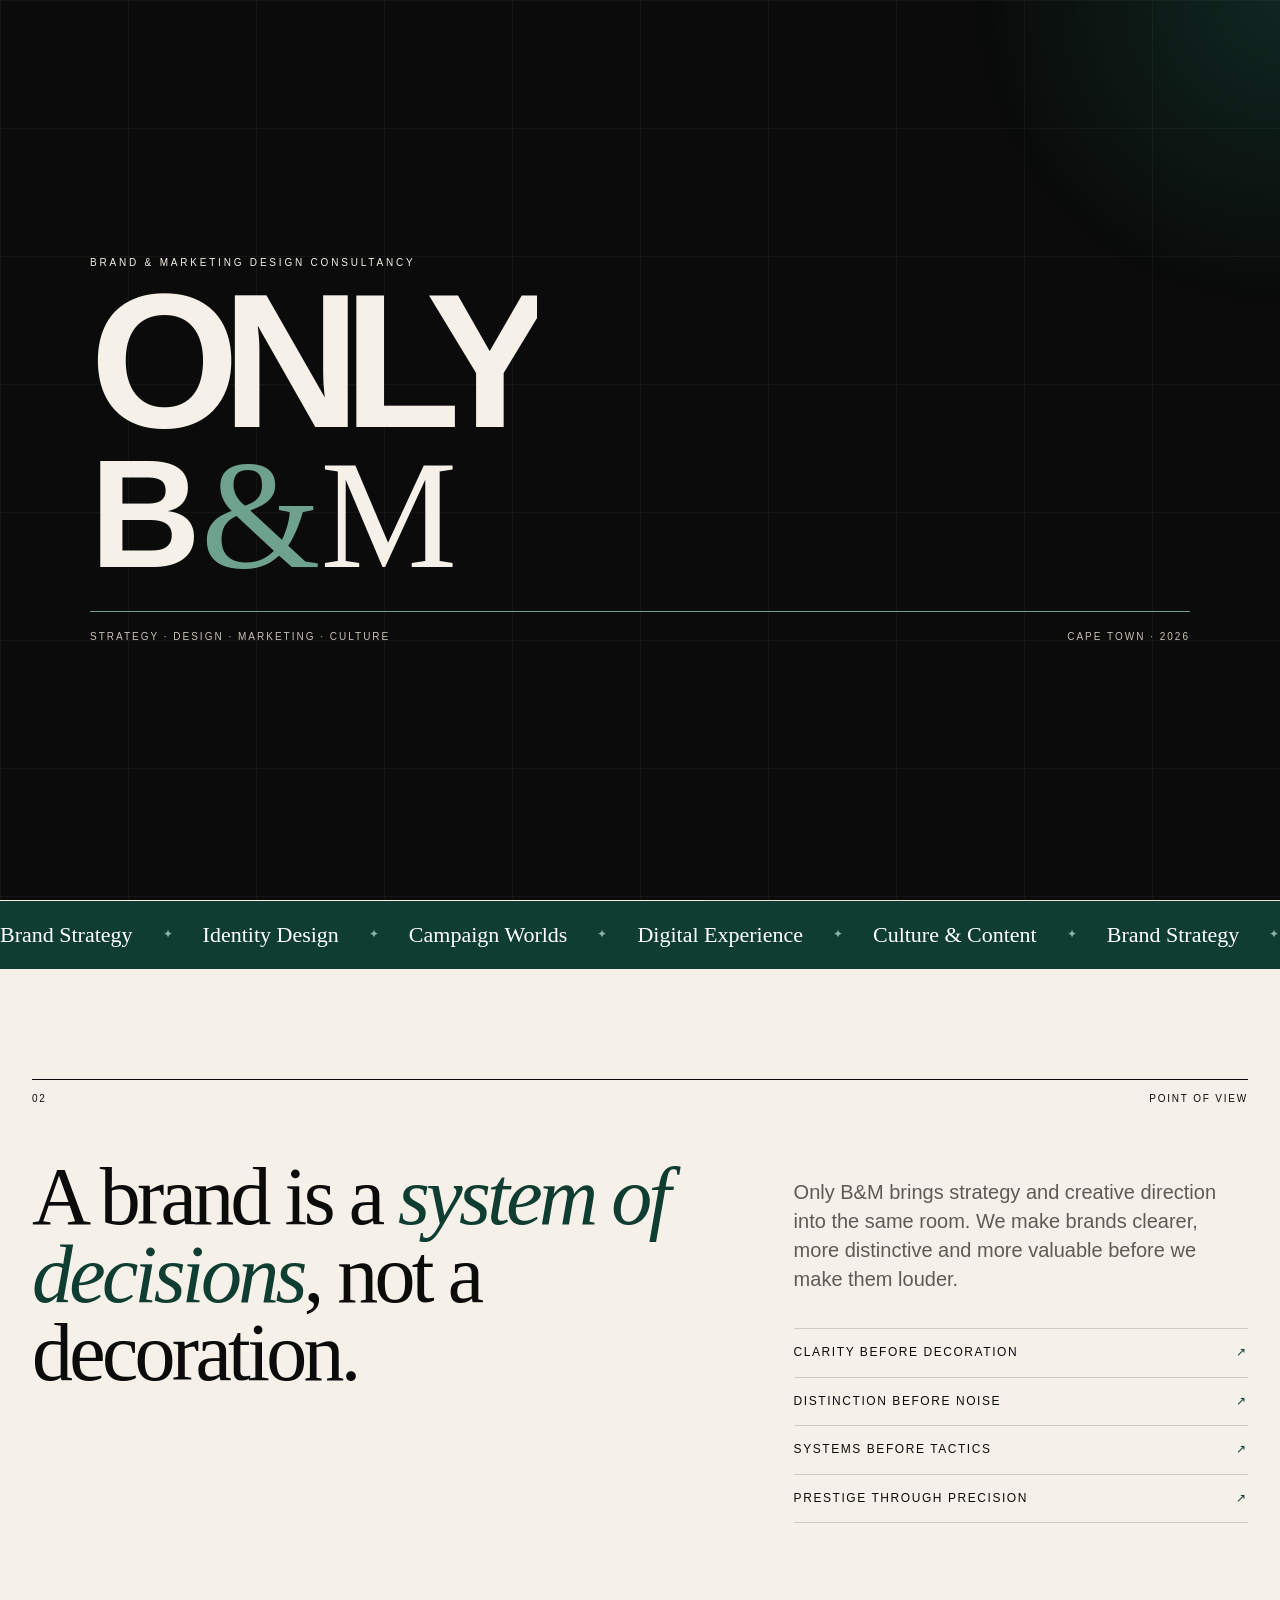
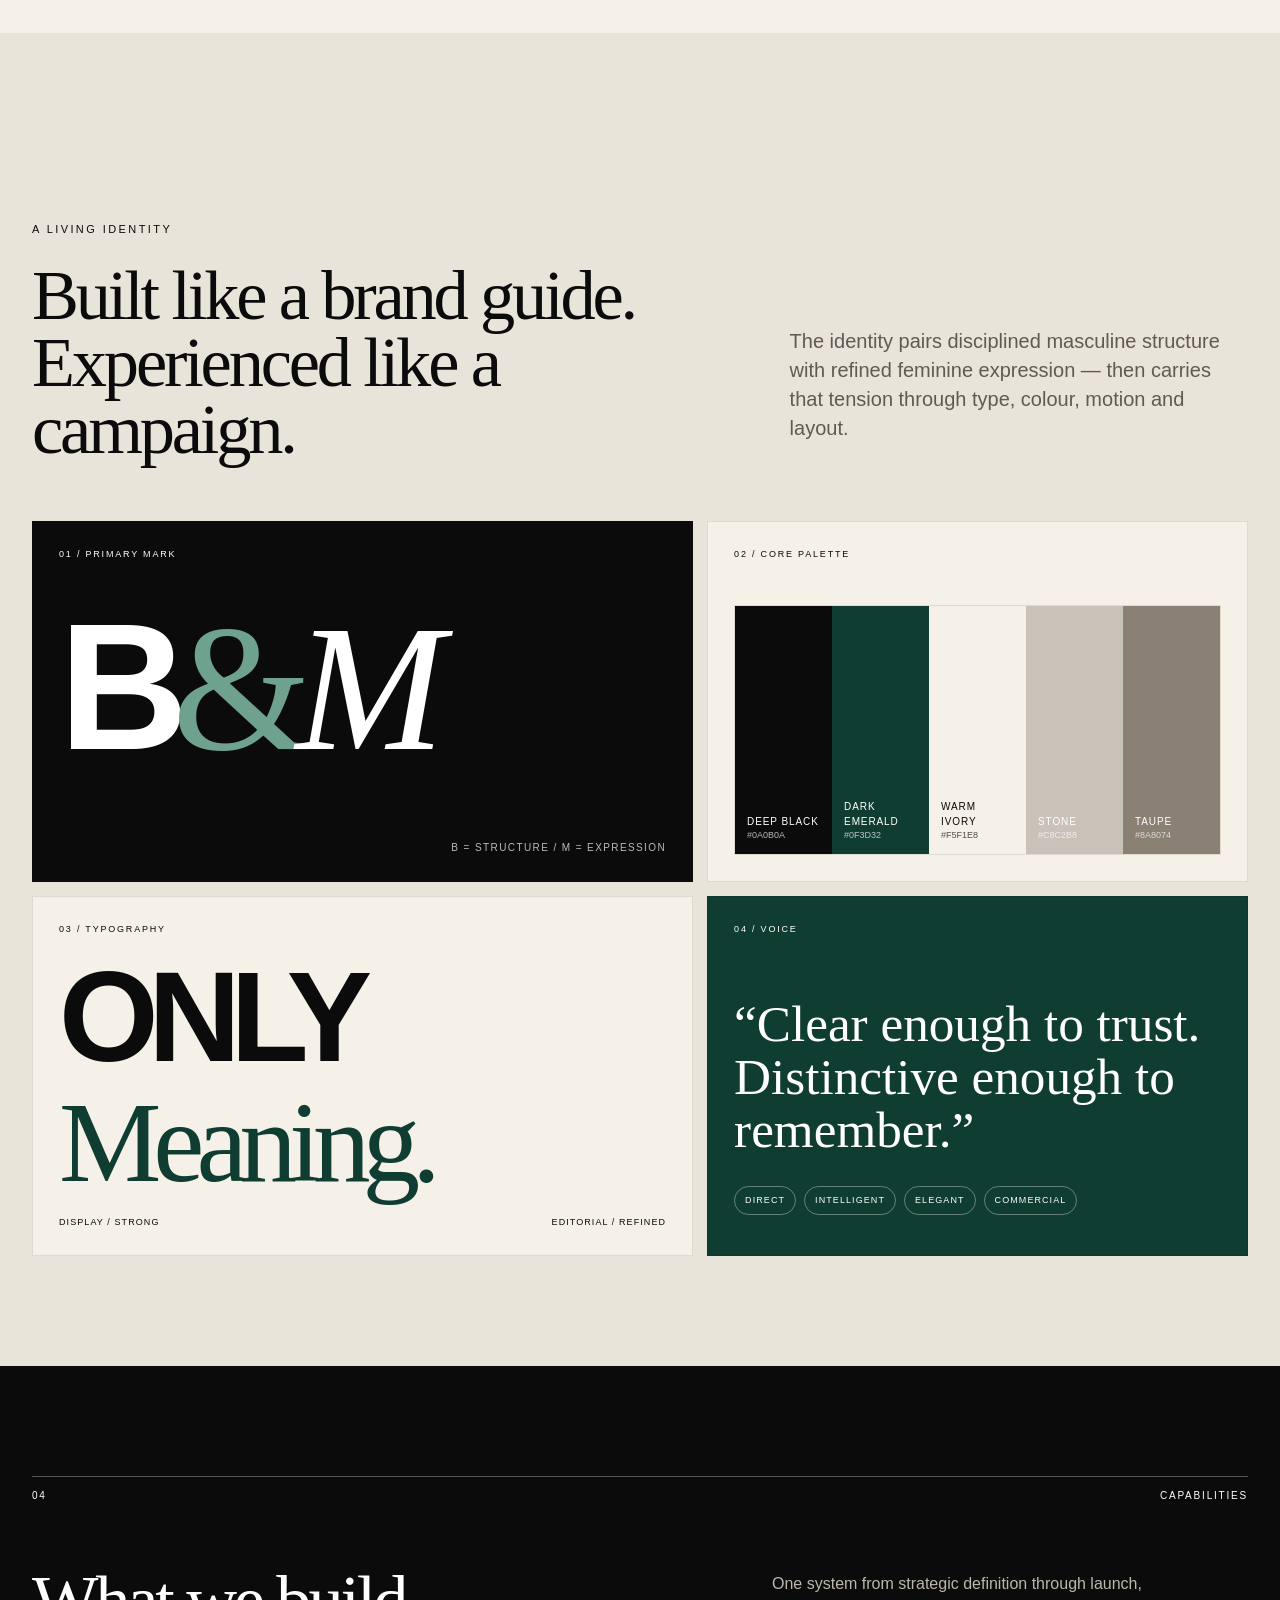
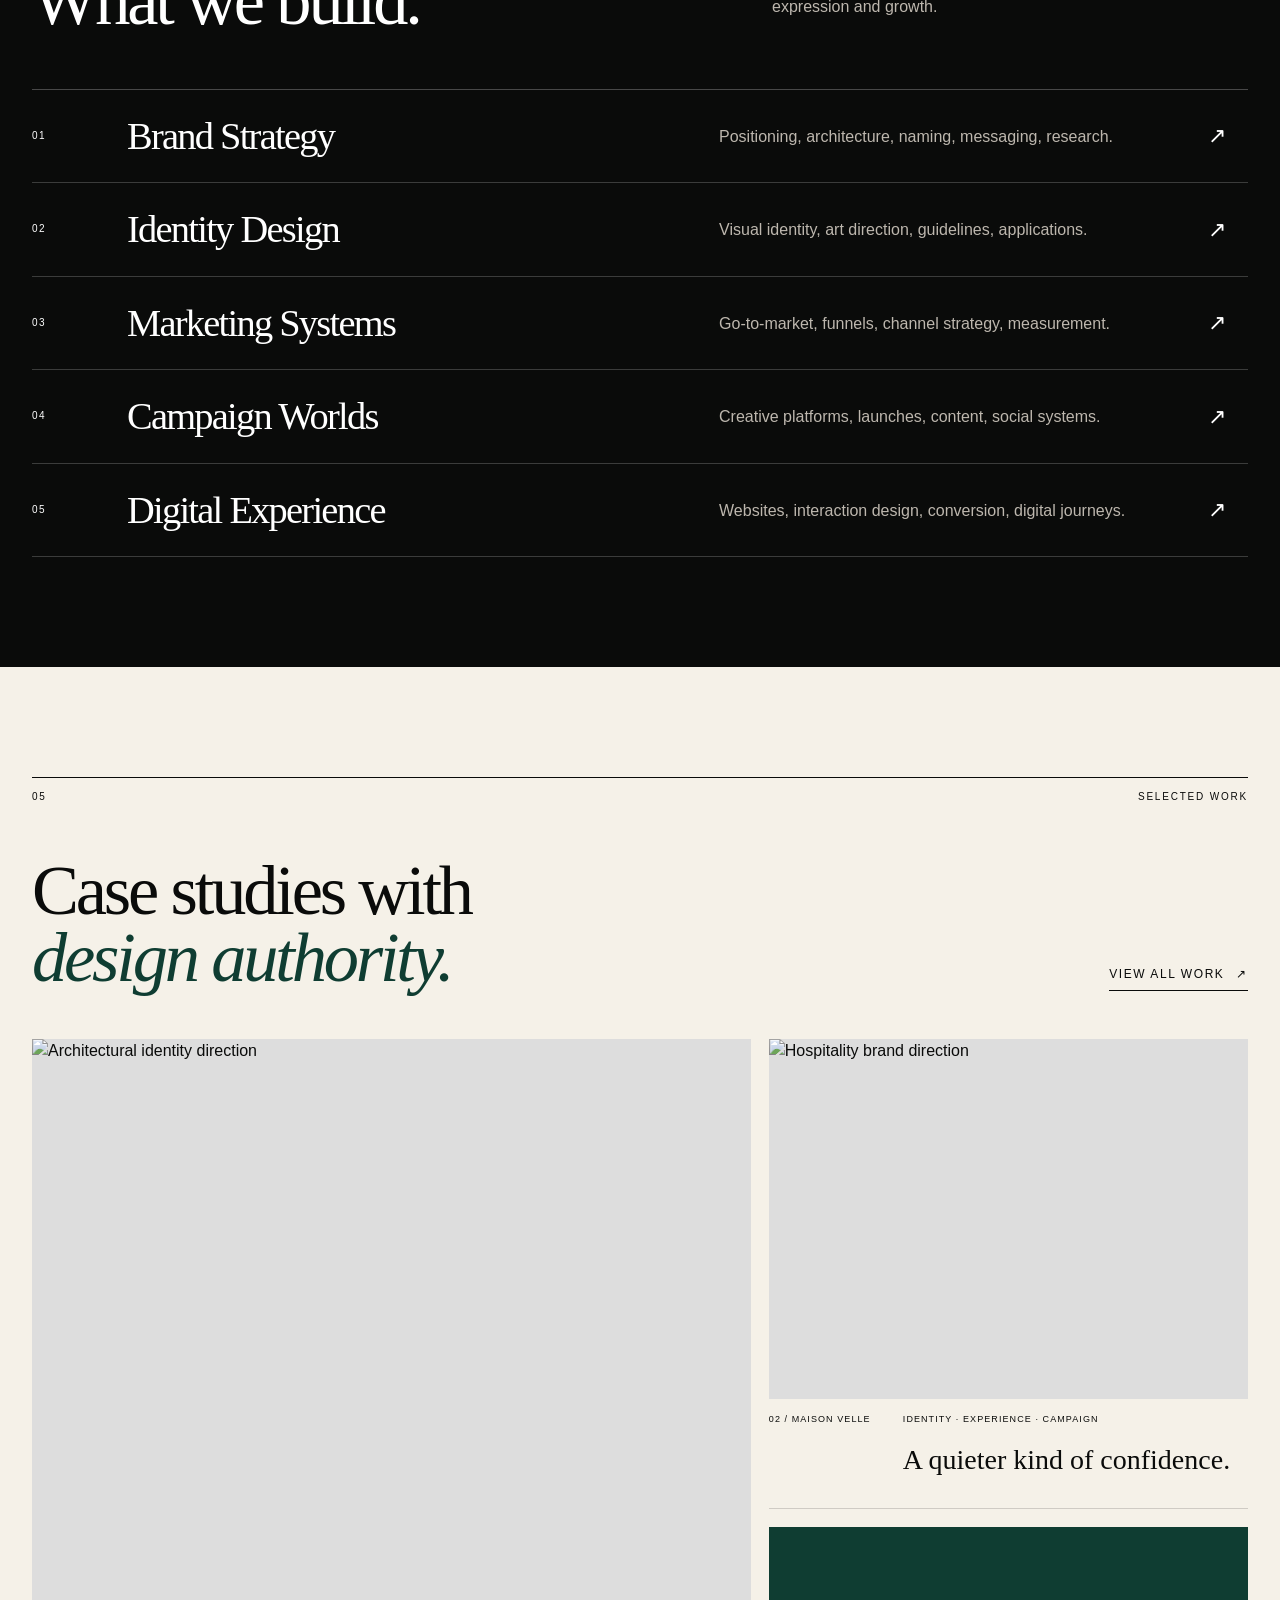
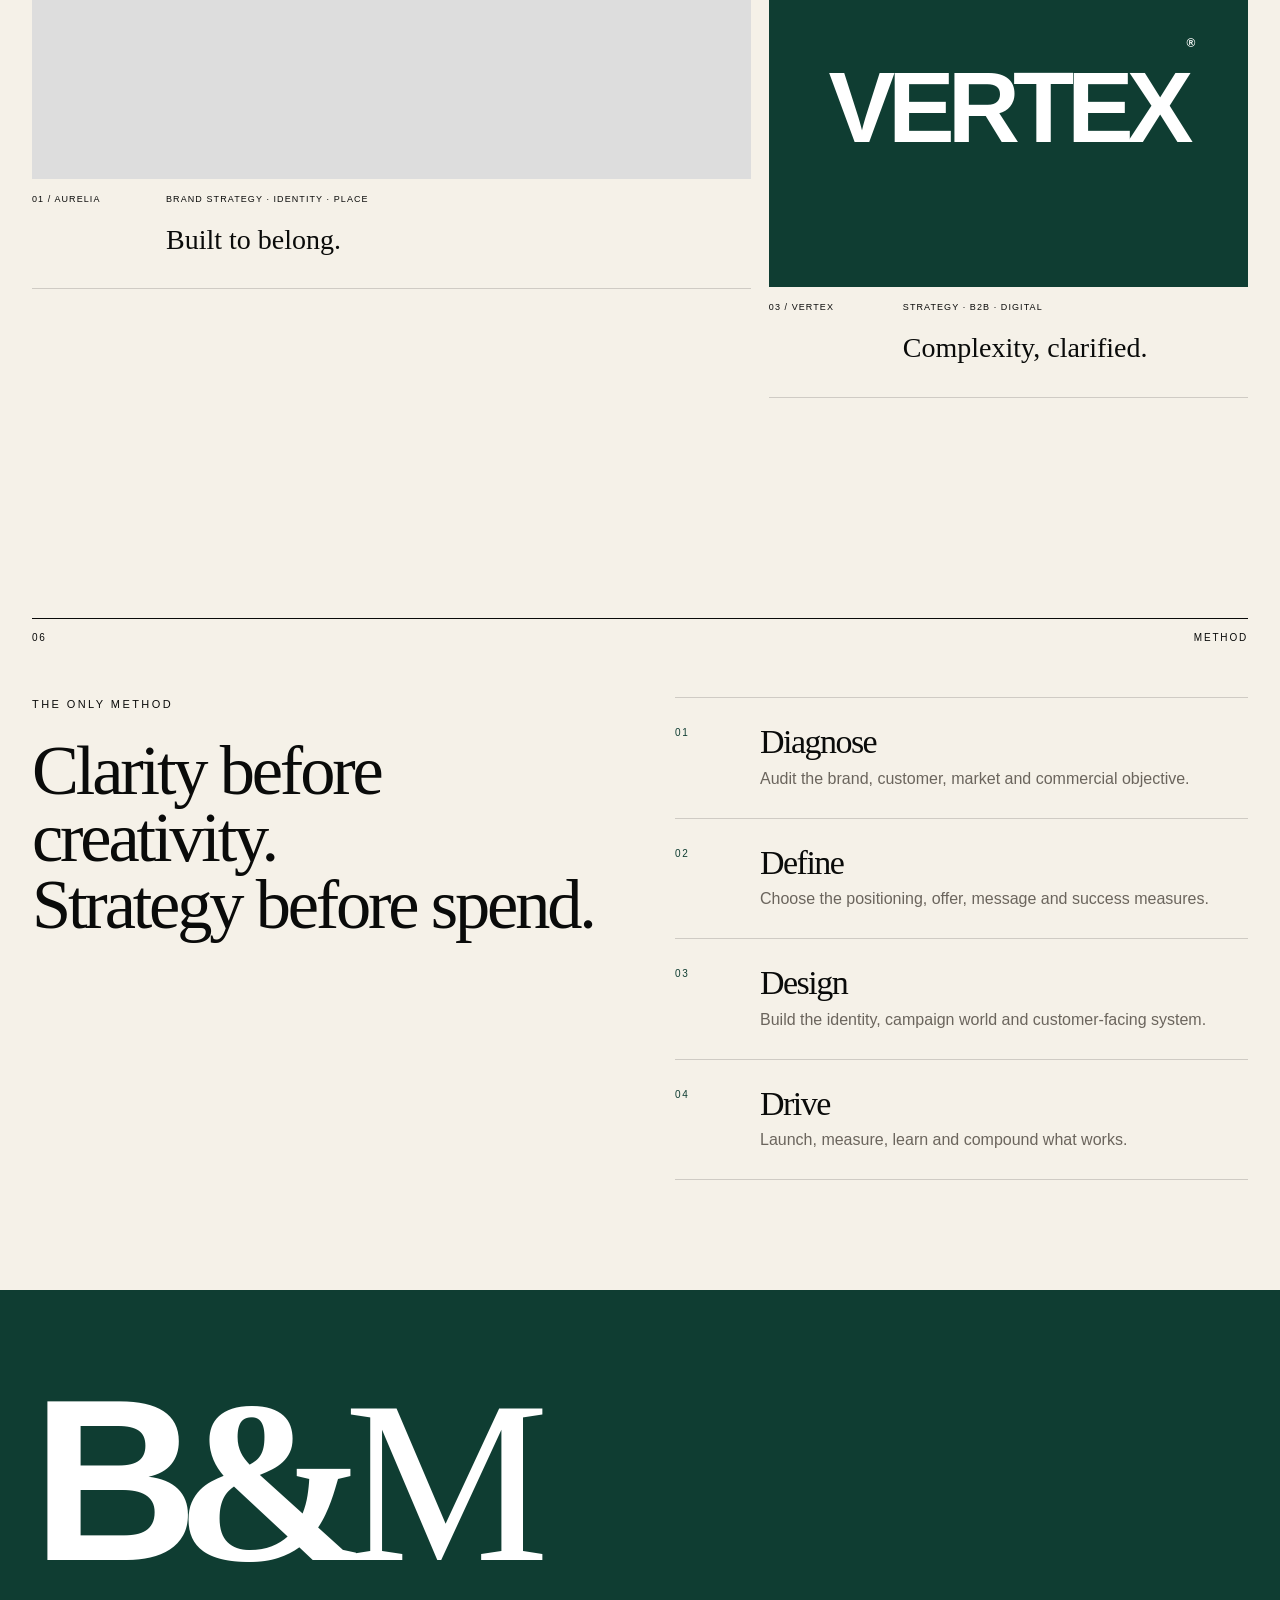
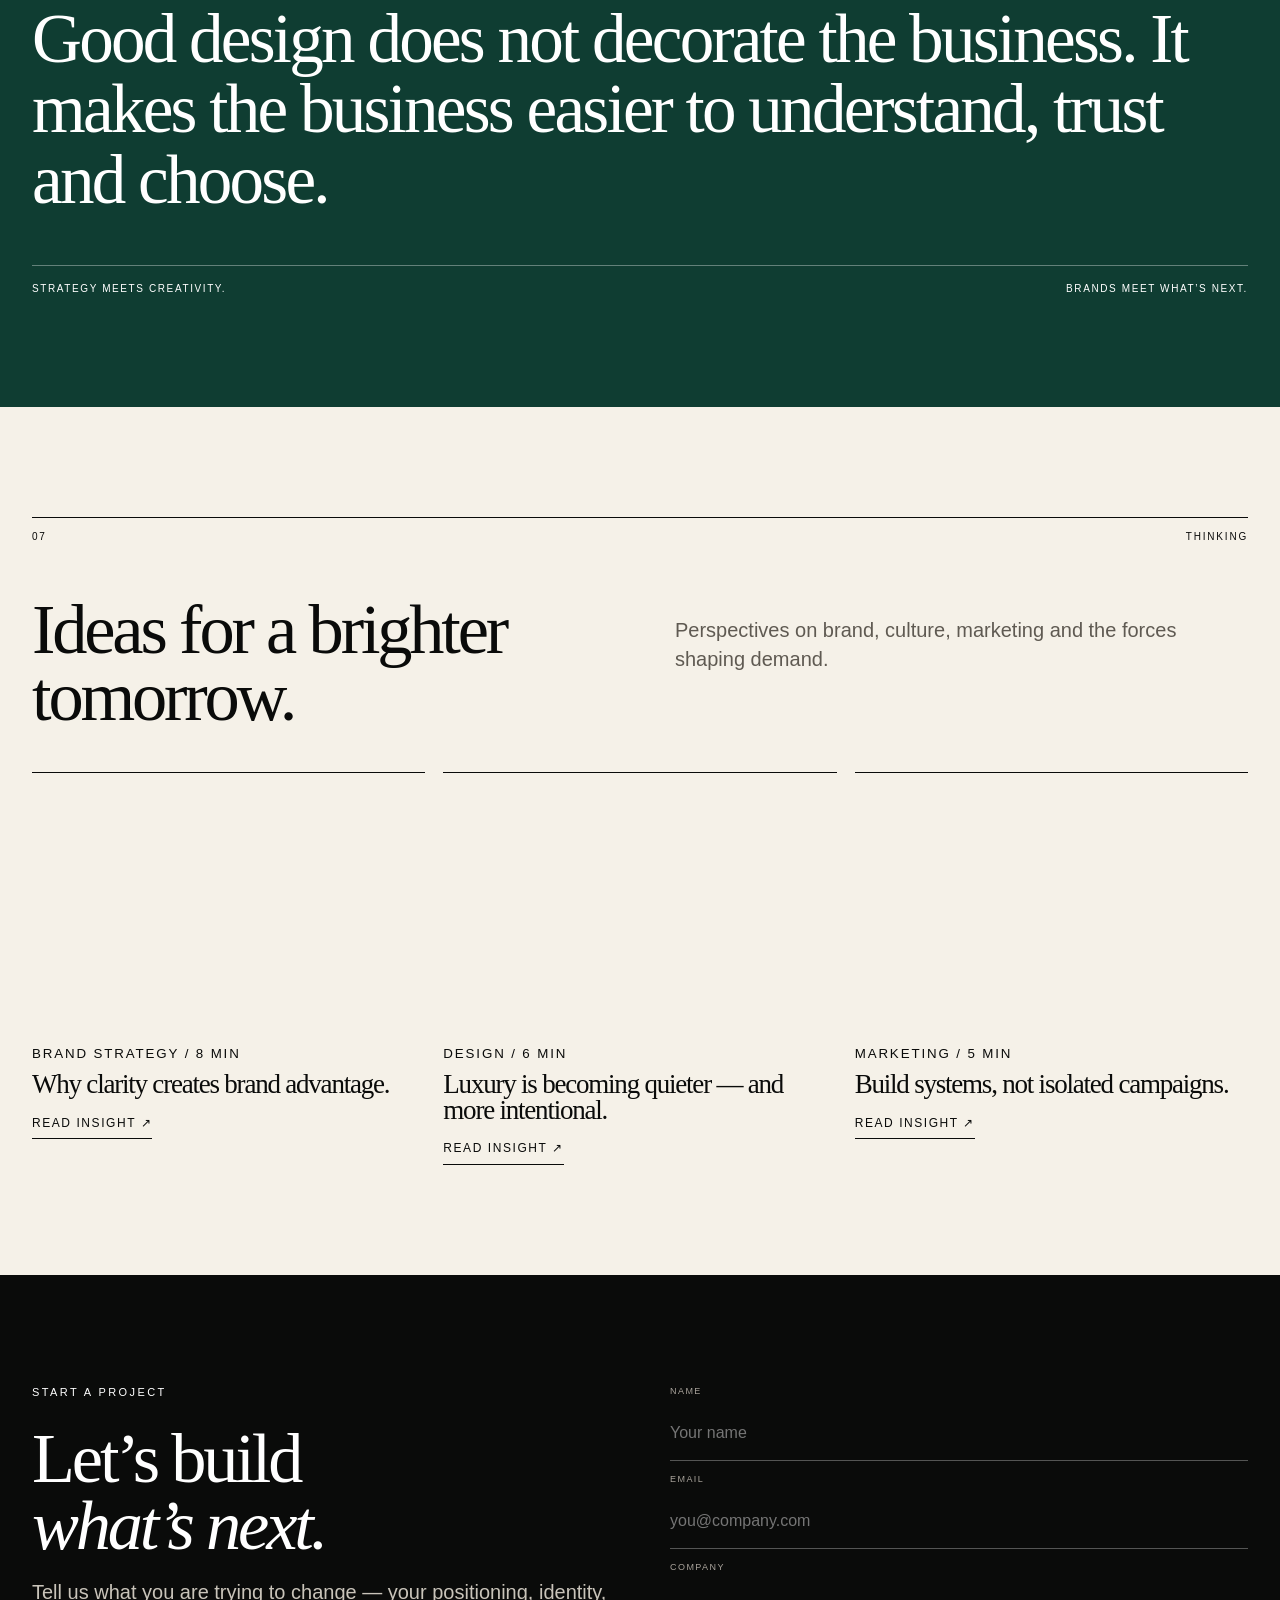
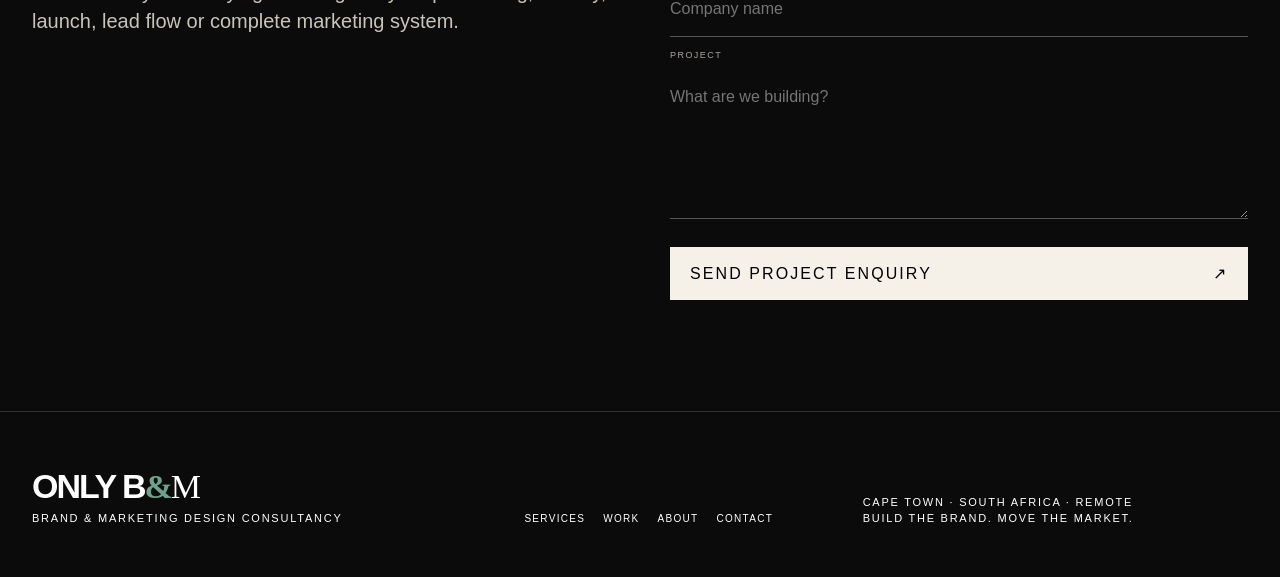
==== commit 3baae5e3: "V2 creative direction and micro interactions" ====
--- a/index.html
+++ b/index.html
@@ -1,9 +1,202 @@
-<!doctype html><html lang="en"><head><meta charset="utf-8"><meta name="viewport" content="width=device-width,initial-scale=1"><title>Only B&M Consultants — Brand & Marketing Design Consultancy</title><meta name="description" content="Only B&M Consultants is a design-led brand and marketing consultancy shaping brands with clarity, prestige and cultural relevance."><link rel="stylesheet" href="styles.css"><link rel="icon" href="favicon.svg"><link rel="manifest" href="site.webmanifest"><meta name="theme-color" content="#0f3d32"></head><body class="intro-lock"><div class="intro" aria-hidden="true"><div class="intro-glow"></div><div class="intro-inner"><div class="intro-kicker">Brand &amp; Marketing Design Consultancy</div><div class="intro-name"><div class="intro-only"><span>ONLY</span></div></div><div class="intro-bm"><span class="intro-b">B</span><span class="intro-amp">&amp;</span><span class="intro-m">M</span></div><div class="intro-line"><span></span></div><div class="intro-meta"><span>Strategy · Design · Marketing · Culture</span><span>Cape Town · 2026</span></div></div></div><nav class="nav"><div class="shell"><a class="logo" href="index.html"><span class="only">ONLY</span><span class="bm">B<span class="amp">&amp;</span>M</span></a><div class="links"><a href="services.html">Services</a><a href="work.html">Work</a><a href="insights.html">Insights</a><a href="about.html">About</a></div><a class="cta dark" href="contact.html">Let's talk</a></div></nav>
-<main><section class="hero"><div class="hero-copy"><div class="kicker">Brand & Marketing Design Consultancy</div><div class="hero-mark">B<span class="amp">&amp;</span><span class="fem">M</span></div><h1>Build the brand.<br>Move the market.</h1><p>A design-led consultancy shaping brands with clarity, prestige and cultural relevance — from positioning and identity to campaigns, content and digital experience.</p><div><a class="cta dark" href="contact.html">Start a project</a> <a class="cta" href="work.html">View work</a></div></div><div class="hero-media"></div></section>
-<section class="band"><div class="shell"><span>Strategy</span><span>Identity</span><span>Marketing</span><span>Content</span><span>Web Experience</span></div></section>
-<section class="section"><div class="shell split"><div><div class="kicker">The agency</div><h2>More than brands.</h2></div><div><p class="lede">Only B&M combines rigorous strategy with distinctive creative direction. The B is grounded, structured and commercially disciplined. The M is expressive, elegant and culturally intuitive. Together, they form one complete brand system.</p><div class="stats"><div class="stat"><strong>01</strong><span>Strategy first</span></div><div class="stat"><strong>02</strong><span>Design-led</span></div><div class="stat"><strong>03</strong><span>Commercial</span></div><div class="stat"><strong>04</strong><span>Cultural</span></div></div></div></div></section>
-<section class="section dark"><div class="shell"><div class="kicker">Capabilities</div><div class="quote">Ideas into impact.</div><div class="cards"><div class="card"><div class="n">01</div><h3>Brand Strategy</h3><p>Research, positioning, naming, architecture, messaging and launch direction.</p></div><div class="card"><div class="n">02</div><h3>Identity Design</h3><p>Distinctive visual systems, art direction, guidelines and brand applications.</p></div><div class="card"><div class="n">03</div><h3>Marketing Systems</h3><p>Go-to-market planning, campaign systems, funnels and conversion architecture.</p></div><div class="card"><div class="n">04</div><h3>Content & Campaigns</h3><p>Creative platforms, social systems, launch campaigns and branded storytelling.</p></div><div class="card"><div class="n">05</div><h3>Web Experience</h3><p>Editorial websites, landing pages, digital journeys and conversion-led UX.</p></div></div></div></section>
-<section class="section"><div class="shell"><div class="split"><div><div class="kicker">Selected directions</div><h2>Real brands.<br>Real impact.</h2></div><p class="lede">A prestige-led visual language built from architecture, tactile materials, restrained emerald, editorial typography and decisive whitespace.</p></div><div class="case-grid"><article class="case"><img src="https://images.unsplash.com/photo-1487958449943-2429e8be8625?auto=format&fit=crop&w=1400&q=85"><div class="overlay"><span>Identity / Place</span><h3>Built to belong.</h3></div></article><article class="case"><img src="https://images.unsplash.com/photo-1497366811353-6870744d04b2?auto=format&fit=crop&w=1400&q=85"><div class="overlay"><span>Strategy / Experience</span><h3>A quieter kind of confidence.</h3></div></article></div></div></section>
-<section class="section emerald"><div class="shell"><div class="kicker">Principle</div><div class="quote">Good design does not decorate the business. It makes the business easier to understand, trust and choose.</div></div></section>
-<section class="section"><div class="shell"><div class="split"><div><div class="kicker">Journal</div><h2>Ideas for a brighter tomorrow.</h2></div><p class="lede">Perspectives on brands, culture, marketing and design — written for leaders building what comes next.</p></div><div class="journal"><article class="post"><div class="thumb" style="background-image:url('https://images.unsplash.com/photo-1497366754035-f200968a6e72?auto=format&fit=crop&w=1000&q=80')"></div><small>Brand strategy</small><h3>Why clarity creates brand advantage.</h3></article><article class="post"><div class="thumb" style="background-image:url('https://images.unsplash.com/photo-1487958449943-2429e8be8625?auto=format&fit=crop&w=1000&q=80')"></div><small>Design</small><h3>Luxury is becoming quieter — and more intentional.</h3></article><article class="post"><div class="thumb" style="background-image:url('https://images.unsplash.com/photo-1497215728101-856f4ea42174?auto=format&fit=crop&w=1000&q=80')"></div><small>Marketing</small><h3>Build systems, not isolated campaigns.</h3></article></div></div></section>
-<section class="section dark"><div class="shell contact-box"><div><div class="kicker">Start a project</div><h2>Let's build what's next.</h2><p class="lede" style="color:#c9c4ba">Tell us what you are trying to change — your positioning, identity, launch, lead flow or complete marketing system.</p></div><form name="project-enquiry" method="POST" data-netlify="true" netlify-honeypot="bot-field" action="/thanks.html"><input type="hidden" name="form-name" value="project-enquiry"><p style="display:none"><label>Do not fill this out: <input name="bot-field"></label></p><input name="name" placeholder="Name" required><input name="email" type="email" placeholder="Email" required><input name="company" placeholder="Company"><textarea name="project" placeholder="Tell us about your project" required></textarea><button>Send project enquiry</button></form></div></section></main><footer><div class="shell"><div><div class="footer-brand">ONLY B<span style="color:#6ea18e">&amp;</span>M</div><div class="mini">Brand & Marketing Design Consultancy</div></div><div class="mini">Cape Town · South Africa · Remote<br>Build the brand. Move the market.</div></div></footer><script src="app.js"></script></body></html>+<!doctype html>
+<html lang="en">
+<head>
+<meta charset="utf-8">
+<meta name="viewport" content="width=device-width,initial-scale=1">
+<title>Only B&M Consultants — Brand & Marketing Design Consultancy</title>
+<meta name="description" content="Only B&M Consultants is a design-led brand and marketing consultancy shaping brands with clarity, prestige and cultural relevance.">
+<link rel="stylesheet" href="styles.css">
+<link rel="icon" href="favicon.svg">
+<link rel="manifest" href="site.webmanifest">
+<meta name="theme-color" content="#0f3d32">
+</head>
+<body class="intro-lock">
+<div class="intro" aria-hidden="true">
+  <div class="intro-glow"></div>
+  <div class="intro-grid"></div>
+  <div class="intro-inner">
+    <div class="intro-kicker">Brand &amp; Marketing Design Consultancy</div>
+    <div class="intro-name"><div class="intro-only"><span>ONLY</span></div></div>
+    <div class="intro-bm"><span class="intro-b">B</span><span class="intro-amp">&amp;</span><span class="intro-m">M</span></div>
+    <div class="intro-line"><span></span></div>
+    <div class="intro-meta"><span>Strategy · Design · Marketing · Culture</span><span>Cape Town · 2026</span></div>
+  </div>
+</div>
+<div class="site-progress" aria-hidden="true"><span></span></div>
+<div class="cursor-dot" aria-hidden="true"></div>
+<div class="cursor-ring" aria-hidden="true"></div>
+<nav class="nav"><div class="shell">
+  <a class="logo magnetic" href="index.html" aria-label="Only B&M home">
+    <span class="only">ONLY</span><span class="bm">B<span class="amp">&amp;</span><span class="fem">M</span></span>
+  </a>
+  <div class="links">
+    <a href="services.html">Services</a>
+    <a href="work.html">Work</a>
+    <a href="#brand-system">Brand system</a>
+    <a href="insights.html">Insights</a>
+    <a href="about.html">About</a>
+  </div>
+  <a class="cta dark magnetic" href="contact.html">Let’s talk <span>↗</span></a>
+</div>
+</nav>
+<main>
+<section class="hero hero-v2">
+  <div class="hero-grid-overlay" aria-hidden="true"></div>
+  <div class="hero-copy">
+    <div class="eyebrow-row reveal"><span>Brand & Marketing Design Consultancy</span><span>01 — 06</span></div>
+    <div class="hero-lockup reveal">
+      <span class="hero-b">B</span><span class="hero-amp">&amp;</span><span class="hero-m">M</span>
+    </div>
+    <h1 class="reveal">Build the brand.<br><em>Move the market.</em></h1>
+    <div class="hero-bottom reveal">
+      <p>Strategy, identity and marketing systems for ambitious businesses that want to look unmistakable and move with purpose.</p>
+      <div class="hero-actions"><a class="cta dark magnetic" href="contact.html">Start a project <span>↗</span></a><a class="text-link" href="#work">View selected work <span>↓</span></a></div>
+    </div>
+  </div>
+  <div class="hero-media hero-media-v2" data-parallax="0.08">    <div class="media-tag top">Design / Direction / Culture</div>
+    <div class="media-frame-line"></div>
+    <div class="media-caption"><span>Only B&M</span><strong>Ideas into impact.</strong></div>
+    <div class="media-orbit" aria-hidden="true"></div>
+  </div>
+</section>
+<section class="ticker" aria-label="Capabilities">
+  <div class="ticker-track">
+    <span>Brand Strategy</span><i>✦</i><span>Identity Design</span><i>✦</i><span>Campaign Worlds</span><i>✦</i><span>Digital Experience</span><i>✦</i><span>Culture & Content</span><i>✦</i>
+    <span>Brand Strategy</span><i>✦</i><span>Identity Design</span><i>✦</i><span>Campaign Worlds</span><i>✦</i><span>Digital Experience</span><i>✦</i><span>Culture & Content</span><i>✦</i>
+  </div>
+</section>
+<section class="section manifesto">
+  <div class="shell">
+    <div class="section-index reveal"><span>02</span><span>Point of view</span></div>
+    <div class="manifesto-grid">
+      <h2 class="reveal">A brand is a <em>system of decisions</em>, not a decoration.</h2>
+      <div class="manifesto-copy reveal">
+        <p class="lede">Only B&M brings strategy and creative direction into the same room. We make brands clearer, more distinctive and more valuable before we make them louder.</p>
+        <div class="principle-list">
+          <span>Clarity before decoration</span><span>Distinction before noise</span><span>Systems before tactics</span><span>Prestige through precision</span>
+        </div>
+      </div>
+    </div>
+  </div>
+</section><section class="section brand-lab" id="brand-system">
+  <div class="shell">
+    <div class="section-index reveal"><span>03</span><span>Brand system</span></div>
+    <div class="brand-lab-head">
+      <div><div class="kicker reveal">A living identity</div><h2 class="reveal">Built like a brand guide.<br>Experienced like a campaign.</h2></div>
+      <p class="lede reveal">The identity pairs disciplined masculine structure with refined feminine expression — then carries that tension through type, colour, motion and layout.</p>
+    </div>
+    <div class="identity-grid">
+      <article class="identity-card monogram-card reveal" data-tilt>
+        <div class="identity-label">01 / Primary mark</div>
+        <div class="mega-mark"><b>B</b><span>&amp;</span><em>M</em></div>
+        <div class="identity-note">B = structure / M = expression</div>
+      </article>
+      <article class="identity-card palette-card reveal" data-tilt>
+        <div class="identity-label">02 / Core palette</div>
+        <div class="palette-stack">
+          <div style="--sw:#0a0b0a"><span>Deep Black</span><small>#0A0B0A</small></div>
+          <div style="--sw:#0f3d32"><span>Dark Emerald</span><small>#0F3D32</small></div>
+          <div style="--sw:#f5f1e8"><span>Warm Ivory</span><small>#F5F1E8</small></div>
+          <div style="--sw:#c8c2b8"><span>Stone</span><small>#C8C2B8</small></div>
+          <div style="--sw:#8a8074"><span>Taupe</span><small>#8A8074</small></div>
+        </div>
+      </article>
+      <article class="identity-card type-card reveal" data-tilt>
+        <div class="identity-label">03 / Typography</div>
+        <div class="type-specimen sans">ONLY</div>
+        <div class="type-specimen serif">Meaning.</div>
+        <div class="type-meta"><span>Display / Strong</span><span>Editorial / Refined</span></div>
+      </article>
+      <article class="identity-card voice-card reveal" data-tilt>
+        <div class="identity-label">04 / Voice</div>
+        <blockquote>“Clear enough to trust.<br>Distinctive enough to remember.”</blockquote>
+        <div class="voice-tags"><span>Direct</span><span>Intelligent</span><span>Elegant</span><span>Commercial</span></div>
+      </article>
+    </div>
+  </div>
+</section><section class="section dark capabilities-v2">
+  <div class="shell">
+    <div class="section-index light reveal"><span>04</span><span>Capabilities</span></div>
+    <div class="cap-head"><h2 class="reveal">What we build.</h2><p class="reveal">One system from strategic definition through launch, expression and growth.</p></div>
+    <div class="cap-list">
+      <a class="cap-row reveal" href="services.html"><span class="cap-no">01</span><h3>Brand Strategy</h3><p>Positioning, architecture, naming, messaging, research.</p><span class="cap-arrow">↗</span></a>
+      <a class="cap-row reveal" href="services.html"><span class="cap-no">02</span><h3>Identity Design</h3><p>Visual identity, art direction, guidelines, applications.</p><span class="cap-arrow">↗</span></a>
+      <a class="cap-row reveal" href="services.html"><span class="cap-no">03</span><h3>Marketing Systems</h3><p>Go-to-market, funnels, channel strategy, measurement.</p><span class="cap-arrow">↗</span></a>
+      <a class="cap-row reveal" href="services.html"><span class="cap-no">04</span><h3>Campaign Worlds</h3><p>Creative platforms, launches, content, social systems.</p><span class="cap-arrow">↗</span></a>
+      <a class="cap-row reveal" href="services.html"><span class="cap-no">05</span><h3>Digital Experience</h3><p>Websites, interaction design, conversion, digital journeys.</p><span class="cap-arrow">↗</span></a>
+    </div>
+  </div>
+</section>
+<section class="section work-v2" id="work">
+  <div class="shell">
+    <div class="section-index reveal"><span>05</span><span>Selected work</span></div>
+    <div class="work-head"><h2 class="reveal">Case studies with<br><em>design authority.</em></h2><a class="text-link reveal" href="work.html">View all work <span>↗</span></a></div>
+    <div class="work-showcase">
+      <a class="project-card project-large reveal" href="work.html">
+        <div class="project-image"><img src="https://images.unsplash.com/photo-1487958449943-2429e8be8625?auto=format&fit=crop&w=1800&q=88" alt="Architectural identity direction"><div class="project-hover">View case study ↗</div></div>
+        <div class="project-meta"><span>01 / Aurelia</span><span>Brand Strategy · Identity · Place</span><strong>Built to belong.</strong></div>
+      </a>
+      <a class="project-card reveal" href="work.html">        <div class="project-image"><img src="https://images.unsplash.com/photo-1497366811353-6870744d04b2?auto=format&fit=crop&w=1400&q=88" alt="Hospitality brand direction"><div class="project-hover">View case study ↗</div></div>
+        <div class="project-meta"><span>02 / Maison Velle</span><span>Identity · Experience · Campaign</span><strong>A quieter kind of confidence.</strong></div>
+      </a>
+      <a class="project-card reveal" href="work.html">
+        <div class="project-image project-emerald"><div class="project-wordmark">VERTEX<span>®</span></div><div class="project-hover">View case study ↗</div></div>
+        <div class="project-meta"><span>03 / Vertex</span><span>Strategy · B2B · Digital</span><strong>Complexity, clarified.</strong></div>
+      </a>
+    </div>
+  </div>
+</section>
+<section class="section process-section">
+  <div class="shell">
+    <div class="section-index reveal"><span>06</span><span>Method</span></div>
+    <div class="process-grid">
+      <div class="process-copy"><div class="kicker reveal">The Only Method</div><h2 class="reveal">Clarity before creativity.<br>Strategy before spend.</h2></div>
+      <div class="process-steps">
+        <div class="process-step reveal"><span>01</span><div><h3>Diagnose</h3><p>Audit the brand, customer, market and commercial objective.</p></div></div>
+        <div class="process-step reveal"><span>02</span><div><h3>Define</h3><p>Choose the positioning, offer, message and success measures.</p></div></div>
+        <div class="process-step reveal"><span>03</span><div><h3>Design</h3><p>Build the identity, campaign world and customer-facing system.</p></div></div>
+        <div class="process-step reveal"><span>04</span><div><h3>Drive</h3><p>Launch, measure, learn and compound what works.</p></div></div>
+      </div>
+    </div>
+  </div>
+</section><section class="section emerald statement-section">
+  <div class="shell">
+    <div class="statement-mark reveal">B<span>&amp;</span><em>M</em></div>
+    <div class="quote reveal">Good design does not decorate the business. It makes the business easier to understand, trust and choose.</div>
+    <div class="statement-foot reveal"><span>Strategy meets creativity.</span><span>Brands meet what’s next.</span></div>
+  </div>
+</section>
+<section class="section journal-v2">
+  <div class="shell">
+    <div class="section-index reveal"><span>07</span><span>Thinking</span></div>
+    <div class="split"><div><h2 class="reveal">Ideas for a brighter tomorrow.</h2></div><p class="lede reveal">Perspectives on brand, culture, marketing and the forces shaping demand.</p></div>
+    <div class="journal">
+      <article class="post reveal"><div class="thumb" style="background-image:url('https://images.unsplash.com/photo-1497366754035-f200968a6e72?auto=format&fit=crop&w=1000&q=80')"></div><small>Brand strategy / 8 min</small><h3>Why clarity creates brand advantage.</h3><a class="text-link" href="insights.html">Read insight ↗</a></article>
+      <article class="post reveal"><div class="thumb" style="background-image:url('https://images.unsplash.com/photo-1487958449943-2429e8be8625?auto=format&fit=crop&w=1000&q=80')"></div><small>Design / 6 min</small><h3>Luxury is becoming quieter — and more intentional.</h3><a class="text-link" href="insights.html">Read insight ↗</a></article>
+      <article class="post reveal"><div class="thumb" style="background-image:url('https://images.unsplash.com/photo-1497215728101-856f4ea42174?auto=format&fit=crop&w=1000&q=80')"></div><small>Marketing / 5 min</small><h3>Build systems, not isolated campaigns.</h3><a class="text-link" href="insights.html">Read insight ↗</a></article>
+    </div>
+  </div>
+</section>
+<section class="section dark contact-v2">
+  <div class="shell contact-box">
+    <div class="reveal"><div class="kicker">Start a project</div><h2>Let’s build<br><em>what’s next.</em></h2><p class="lede" style="color:#c9c4ba">Tell us what you are trying to change — your positioning, identity, launch, lead flow or complete marketing system.</p></div>
+    <form class="reveal" name="project-enquiry" method="POST" data-netlify="true" netlify-honeypot="bot-field" action="/thanks.html">
+      <input type="hidden" name="form-name" value="project-enquiry"><p style="display:none"><label>Do not fill this out: <input name="bot-field"></label></p>      <label><span>Name</span><input name="name" placeholder="Your name" required></label>
+      <label><span>Email</span><input name="email" type="email" placeholder="you@company.com" required></label>
+      <label><span>Company</span><input name="company" placeholder="Company name"></label>
+      <label><span>Project</span><textarea name="project" placeholder="What are we building?" required></textarea></label>
+      <button class="magnetic">Send project enquiry <span>↗</span></button>
+    </form>
+  </div>
+</section>
+</main>
+<footer>
+  <div class="shell footer-v2">
+    <div><div class="footer-brand">ONLY <b>B</b><span>&amp;</span><em>M</em></div><div class="mini">Brand & Marketing Design Consultancy</div></div>
+    <div class="footer-links"><a href="services.html">Services</a><a href="work.html">Work</a><a href="about.html">About</a><a href="contact.html">Contact</a></div>
+    <div class="mini">Cape Town · South Africa · Remote<br>Build the brand. Move the market.</div>
+  </div>
+</footer>
+<script src="app.js"></script>
+</body>
+</html>
--- a/styles.css
+++ b/styles.css
@@ -138,3 +138,161 @@
 @media (prefers-reduced-motion:reduce){
   .intro-kicker,.intro-only span,.intro-b,.intro-amp,.intro-m,.intro-line span,.intro-meta{animation:none;opacity:1;transform:none}
 }
+
+/* INTRO REVEAL — SLOW PRESTIGE TIMING */
+.intro{transition:opacity 1s ease,visibility 1s ease}
+.intro-kicker{animation:introFade .75s ease .4s forwards}
+.intro-only span{animation:riseName 1.15s cubic-bezier(.22,.9,.24,1) .75s forwards}
+.intro-b{animation:riseName 1.05s cubic-bezier(.22,.9,.24,1) 1.55s forwards}
+.intro-amp{animation:riseName 1.05s cubic-bezier(.22,.9,.24,1) 1.82s forwards}
+.intro-m{animation:riseName 1.15s cubic-bezier(.22,.9,.24,1) 2.08s forwards}
+.intro-line span{animation:drawLine 1.35s cubic-bezier(.22,.9,.24,1) 2.55s forwards}
+.intro-meta{animation:introFade .8s ease 3.35s forwards}
+/* V2 CREATIVE DIRECTION */
+body{overflow-x:hidden}
+em{font-family:Georgia,"Times New Roman",serif;font-weight:400}
+.site-progress{position:fixed;left:0;top:0;width:100%;height:2px;z-index:10000;pointer-events:none}
+.site-progress span{display:block;height:100%;width:100%;background:#6ea18e;transform:scaleX(0);transform-origin:left}
+.cursor-dot,.cursor-ring{position:fixed;left:0;top:0;pointer-events:none;z-index:10001;border-radius:50%;opacity:0;transition:opacity .2s ease}
+.cursor-dot{width:6px;height:6px;background:#6ea18e;transform:translate(-50%,-50%)}
+.cursor-ring{width:34px;height:34px;border:1px solid rgba(15,61,50,.55);transform:translate(-50%,-50%);transition:width .25s ease,height .25s ease,border-color .25s ease,background .25s ease}
+body.has-cursor .cursor-dot,body.has-cursor .cursor-ring{opacity:1}
+body.cursor-active .cursor-ring{width:56px;height:56px;background:rgba(15,61,50,.09);border-color:#0f3d32}
+.reveal{opacity:0;transform:translateY(28px);transition:opacity .9s cubic-bezier(.2,.7,.2,1),transform .9s cubic-bezier(.2,.7,.2,1)}
+.reveal.is-visible{opacity:1;transform:none}
+.nav{transition:transform .35s ease,background .35s ease}
+.nav.is-hidden{transform:translateY(-100%)}
+.nav .links a{position:relative}
+.nav .links a:after{content:"";position:absolute;left:0;bottom:-8px;width:100%;height:1px;background:var(--emerald);transform:scaleX(0);transform-origin:right;transition:transform .35s ease}
+.nav .links a:hover:after{transform:scaleX(1);transform-origin:left}
+.logo .fem{font-family:Georgia,serif;font-weight:400}
+.hero-v2{position:relative;overflow:hidden;background:var(--ivory);min-height:calc(100vh - 76px)}
+.hero-grid-overlay{position:absolute;inset:0;pointer-events:none;background-image:linear-gradient(rgba(10,11,10,.05) 1px,transparent 1px),linear-gradient(90deg,rgba(10,11,10,.05) 1px,transparent 1px);background-size:8.333vw 100%,8.333vw 100%;mask-image:linear-gradient(to bottom,black,transparent 90%)}
+.hero-v2 .hero-copy{position:relative;z-index:2;padding-top:7vw}
+.eyebrow-row{display:flex;justify-content:space-between;gap:20px;margin-bottom:28px;font-size:10px;text-transform:uppercase;letter-spacing:.2em}
+.hero-lockup{display:flex;align-items:baseline;font-size:clamp(100px,14vw,220px);line-height:.7;letter-spacing:-.09em;margin-bottom:34px}
+.hero-b{font-weight:900}.hero-amp{font-family:Georgia,serif;color:var(--emerald);font-weight:400}.hero-m{font-family:Georgia,serif;font-weight:400}
+.hero-v2 h1{font-size:clamp(54px,6.9vw,112px);max-width:820px}
+.hero-v2 h1 em{color:var(--emerald)}
+.hero-bottom{display:grid;grid-template-columns:minmax(280px,560px) auto;gap:34px;align-items:end;margin-top:38px}
+.hero-bottom p{margin:0;font-size:18px}
+.hero-actions{display:flex;align-items:center;gap:18px;flex-wrap:wrap}
+.text-link{display:inline-flex;align-items:center;gap:12px;text-decoration:none;font-size:12px;text-transform:uppercase;letter-spacing:.13em;padding-bottom:6px;border-bottom:1px solid currentColor}
+.text-link span{transition:transform .3s ease}.text-link:hover span{transform:translate(4px,-4px)}.hero-media-v2{position:relative;overflow:hidden;background:linear-gradient(180deg,rgba(15,61,50,.08),rgba(15,61,50,.35)),url('https://images.unsplash.com/photo-1487958449943-2429e8be8625?auto=format&fit=crop&w=1800&q=88') center/cover;transition:background-position .2s linear}
+.media-tag{position:absolute;top:24px;left:24px;padding:8px 10px;background:rgba(245,241,232,.9);font-size:9px;text-transform:uppercase;letter-spacing:.17em}
+.media-frame-line{position:absolute;inset:70px;border:1px solid rgba(245,241,232,.55)}
+.media-caption{position:absolute;left:26px;right:26px;bottom:26px;display:flex;justify-content:space-between;align-items:end;color:white;font-size:10px;text-transform:uppercase;letter-spacing:.16em}
+.media-caption strong{font-family:Georgia,serif;font-size:25px;text-transform:none;letter-spacing:-.03em;font-weight:400}
+.media-orbit{position:absolute;width:180px;height:180px;border:1px solid rgba(245,241,232,.55);border-radius:50%;right:-50px;top:38%;animation:orbitPulse 5s ease-in-out infinite}
+.media-orbit:before,.media-orbit:after{content:"";position:absolute;inset:20px;border:1px solid rgba(245,241,232,.3);border-radius:50%}
+.media-orbit:after{inset:50px}
+@keyframes orbitPulse{50%{transform:scale(1.08) rotate(8deg);opacity:.65}}
+.ticker{overflow:hidden;background:var(--emerald);color:white;padding:18px 0}
+.ticker-track{display:flex;gap:30px;width:max-content;align-items:center;font-family:Georgia,serif;font-size:22px;animation:tickerMove 28s linear infinite}
+.ticker-track span{white-space:nowrap}.ticker-track i{font-style:normal;color:#8ab5a4;font-size:12px}
+@keyframes tickerMove{to{transform:translateX(-50%)}}
+.section-index{display:flex;justify-content:space-between;border-top:1px solid var(--ink);padding-top:12px;margin-bottom:52px;font-size:10px;text-transform:uppercase;letter-spacing:.18em}
+.section-index.light{border-color:rgba(255,255,255,.3)}
+.manifesto-grid{display:grid;grid-template-columns:1.2fr .8fr;gap:80px}
+.manifesto h2{font-size:clamp(52px,6.4vw,98px)}
+.manifesto h2 em{color:var(--emerald)}
+.principle-list{margin-top:34px;border-top:1px solid var(--line)}
+.principle-list span{display:flex;justify-content:space-between;padding:15px 0;border-bottom:1px solid var(--line);font-size:12px;text-transform:uppercase;letter-spacing:.13em}
+.principle-list span:after{content:"↗";color:var(--emerald)}
+.brand-lab{background:#e9e4da}
+.brand-lab-head{display:grid;grid-template-columns:1.2fr .8fr;gap:70px;align-items:end}
+.identity-grid{display:grid;grid-template-columns:1.1fr .9fr;gap:14px;margin-top:58px}
+.identity-card{min-height:360px;background:var(--ivory);border:1px solid rgba(10,11,10,.1);padding:26px;position:relative;overflow:hidden;transform-style:preserve-3d;transition:transform .25s ease,box-shadow .25s ease}
+.identity-card:hover{box-shadow:0 28px 70px rgba(10,11,10,.08)}
+.identity-label{font-size:9px;text-transform:uppercase;letter-spacing:.2em}.monogram-card{background:var(--ink);color:white}
+.mega-mark{display:flex;align-items:baseline;font-size:clamp(100px,14vw,190px);line-height:.8;letter-spacing:-.09em;margin-top:55px}
+.mega-mark b{font-family:Arial,sans-serif}.mega-mark span{font-family:Georgia,serif;color:#6ea18e;font-weight:400}.mega-mark em{font-family:Georgia,serif}
+.identity-note{position:absolute;right:26px;bottom:26px;font-size:10px;text-transform:uppercase;letter-spacing:.14em;color:#bfbab1}
+.palette-stack{display:grid;grid-template-columns:repeat(5,1fr);height:250px;margin-top:44px;border:1px solid rgba(10,11,10,.1)}
+.palette-stack div{background:var(--sw);display:flex;flex-direction:column;justify-content:end;padding:12px;color:white;mix-blend-mode:normal}
+.palette-stack div:nth-child(3){color:var(--ink)}
+.palette-stack span{font-size:10px;text-transform:uppercase;letter-spacing:.09em}.palette-stack small{font-size:9px;opacity:.7}
+.type-card{display:grid;align-content:space-between}
+.type-specimen.sans{font-size:clamp(76px,10vw,145px);font-weight:900;letter-spacing:-.08em;line-height:.8}
+.type-specimen.serif{font-family:Georgia,serif;font-size:clamp(64px,9vw,130px);letter-spacing:-.07em;color:var(--emerald);line-height:.75}
+.type-meta{display:flex;justify-content:space-between;font-size:9px;text-transform:uppercase;letter-spacing:.12em}
+.voice-card{background:var(--emerald);color:white}
+.voice-card blockquote{font-family:Georgia,serif;font-size:clamp(35px,4vw,58px);line-height:1.03;margin:62px 0 30px}
+.voice-tags{display:flex;flex-wrap:wrap;gap:8px}.voice-tags span{border:1px solid rgba(255,255,255,.35);border-radius:999px;padding:7px 10px;font-size:9px;text-transform:uppercase;letter-spacing:.12em}
+.cap-head{display:grid;grid-template-columns:1fr .7fr;gap:60px;align-items:end;margin-bottom:55px}
+.cap-head p{color:#bdb7ae;max-width:430px}
+.cap-list{border-top:1px solid rgba(255,255,255,.25)}
+.cap-row{display:grid;grid-template-columns:70px 1.1fr .9fr 40px;gap:25px;align-items:center;color:white;text-decoration:none;padding:28px 0;border-bottom:1px solid rgba(255,255,255,.2);position:relative;overflow:hidden}
+.cap-row:before{content:"";position:absolute;inset:0;background:var(--emerald);transform:translateX(-101%);transition:transform .45s cubic-bezier(.2,.7,.2,1)}
+.cap-row>*{position:relative;z-index:1}.cap-row:hover:before{transform:translateX(0)}
+.cap-row h3{font-size:clamp(28px,3vw,46px)}.cap-row p{margin:0;color:#bdb7ae}.cap-row:hover p{color:white}
+.cap-no{font-size:10px;letter-spacing:.15em}.cap-arrow{font-size:22px;transition:transform .3s ease}.cap-row:hover .cap-arrow{transform:translate(5px,-5px)}
+.work-head{display:flex;justify-content:space-between;gap:40px;align-items:end}
+.work-head h2 em{color:var(--emerald)}
+.work-showcase{display:grid;grid-template-columns:1.2fr .8fr;gap:18px;margin-top:48px}.project-card{text-decoration:none;color:inherit}
+.project-large{grid-row:span 2}
+.project-image{height:360px;position:relative;overflow:hidden;background:#ddd}
+.project-large .project-image{height:740px}
+.project-image img{width:100%;height:100%;object-fit:cover;transition:transform .9s cubic-bezier(.2,.7,.2,1),filter .5s ease;filter:grayscale(35%)}
+.project-card:hover img{transform:scale(1.04);filter:grayscale(0)}
+.project-hover{position:absolute;right:18px;bottom:18px;background:var(--ivory);padding:11px 13px;font-size:9px;text-transform:uppercase;letter-spacing:.12em;transform:translateY(15px);opacity:0;transition:.35s ease}
+.project-card:hover .project-hover{opacity:1;transform:none}
+.project-meta{display:grid;grid-template-columns:120px 1fr;gap:14px;padding:14px 0 28px;border-bottom:1px solid var(--line)}
+.project-meta span{font-size:9px;text-transform:uppercase;letter-spacing:.12em}.project-meta strong{grid-column:2;font-family:Georgia,serif;font-size:28px;font-weight:400}
+.project-emerald{background:var(--emerald);display:grid;place-items:center}
+.project-wordmark{color:white;font-size:clamp(52px,8vw,100px);font-weight:900;letter-spacing:-.07em}.project-wordmark span{font-size:12px;vertical-align:top}
+.process-grid{display:grid;grid-template-columns:1fr 1fr;gap:70px}
+.process-copy{position:sticky;top:120px;align-self:start}
+.process-steps{border-top:1px solid var(--line)}
+.process-step{display:grid;grid-template-columns:60px 1fr;gap:25px;padding:28px 0;border-bottom:1px solid var(--line)}
+.process-step>span{font-size:10px;letter-spacing:.16em;color:var(--emerald)}
+.process-step h3{font-size:34px;margin-bottom:8px}.process-step p{margin:0;color:#6b655d}
+.statement-section{position:relative;overflow:hidden}
+.statement-mark{font-size:clamp(100px,18vw,260px);line-height:.7;letter-spacing:-.1em;font-weight:900;opacity:.18;margin-bottom:40px}
+.statement-mark span,.footer-brand span{font-family:Georgia,serif}.statement-mark em,.footer-brand em{font-family:Georgia,serif;font-style:normal;font-weight:400}
+.statement-section .quote{max-width:1180px}
+.statement-foot{display:flex;justify-content:space-between;border-top:1px solid rgba(255,255,255,.35);padding-top:16px;margin-top:50px;font-size:10px;text-transform:uppercase;letter-spacing:.16em}
+.journal-v2 .post{transition:transform .35s ease}.journal-v2 .post:hover{transform:translateY(-7px)}
+.journal-v2 .thumb{overflow:hidden;transition:filter .35s ease,background-size .6s ease;background-size:105%}.journal-v2 .post:hover .thumb{filter:grayscale(0);background-size:110%}.contact-v2 form label{display:grid;gap:7px}
+.contact-v2 form label>span{font-size:9px;text-transform:uppercase;letter-spacing:.16em;color:#aaa49c}
+.contact-v2 input,.contact-v2 textarea{border:0;border-bottom:1px solid rgba(255,255,255,.3);padding-left:0;transition:border-color .3s ease}
+.contact-v2 input:focus,.contact-v2 textarea:focus{outline:none;border-color:#6ea18e}
+.contact-v2 button{display:flex;justify-content:space-between;align-items:center;margin-top:16px;transition:background .3s ease,color .3s ease}
+.contact-v2 button:hover{background:#6ea18e;color:var(--ink)}
+.footer-v2{display:grid!important;grid-template-columns:1.2fr .8fr 1fr;gap:40px;align-items:end}
+.footer-brand{font-family:Arial,sans-serif;font-weight:900;letter-spacing:-.06em}
+.footer-brand em{font-family:Georgia,serif}.footer-brand span{color:#6ea18e}
+.footer-links{display:flex;gap:18px;flex-wrap:wrap}.footer-links a{text-decoration:none;font-size:10px;text-transform:uppercase;letter-spacing:.13em}
+.magnetic{will-change:transform}
+.intro-grid{position:absolute;inset:0;background-image:linear-gradient(rgba(245,241,232,.045) 1px,transparent 1px),linear-gradient(90deg,rgba(245,241,232,.045) 1px,transparent 1px);background-size:10vw 10vw;opacity:0;animation:introFade .9s ease 1.9s forwards}
+@media(max-width:950px){
+ .hero-bottom,.manifesto-grid,.brand-lab-head,.identity-grid,.cap-head,.work-showcase,.process-grid{grid-template-columns:1fr}
+ .hero-media-v2{min-height:55vh}.project-large{grid-row:auto}.project-large .project-image{height:500px}.process-copy{position:static}
+ .cap-row{grid-template-columns:45px 1fr 35px}.cap-row p{display:none}.footer-v2{grid-template-columns:1fr!important}.hero-grid-overlay{display:none}
+}
+@media(max-width:620px){
+ .hero-lockup{font-size:88px}.hero-v2 h1{font-size:54px}.hero-bottom{grid-template-columns:1fr}
+ .palette-stack{grid-template-columns:1fr;height:auto}.palette-stack div{min-height:68px}.project-image,.project-large .project-image{height:420px}
+ .project-meta{grid-template-columns:1fr}.project-meta strong{grid-column:1}.cap-row h3{font-size:30px}.media-frame-line{inset:45px}
+ .cursor-dot,.cursor-ring{display:none}
+}
+@media(pointer:coarse){.cursor-dot,.cursor-ring{display:none}}/* V2 MOBILE POLISH */
+@media(max-width:620px){
+ .nav .shell{gap:12px}.nav .cta{padding:10px 12px;font-size:9px;letter-spacing:.08em}.logo .only{font-size:20px}.logo .bm{font-size:24px}
+ .hero-v2 h1{font-size:44px;line-height:.98;max-width:100%}.hero-v2 h1 em{font-size:.96em}
+ .hero-v2 .hero-copy{padding:58px 20px 48px}.hero-bottom p{font-size:16px}
+ .hero-actions{flex-direction:column;align-items:flex-start}.hero-actions .cta,.hero-actions .text-link{width:auto}
+ .hero-lockup{font-size:82px;margin-bottom:28px}.eyebrow-row span:last-child{display:none}
+ .media-caption{align-items:start;flex-direction:column;gap:6px}.media-caption strong{font-size:20px}
+ .section{padding:78px 0}.brand-lab-head{gap:28px}.identity-grid{margin-top:34px}
+ .identity-card{min-height:300px}.voice-card blockquote{margin-top:46px}.work-head{align-items:start;flex-direction:column}
+ .statement-foot{flex-direction:column;gap:10px}.contact-v2 h2{font-size:54px}
+}/* MOBILE CONTAINMENT */
+html,body{max-width:100%;overflow-x:hidden}
+.hero-v2,.hero-v2 .hero-copy,.hero-bottom,.manifesto-grid,.brand-lab-head,.identity-grid{min-width:0}
+@media(max-width:620px){
+ .nav .shell{justify-content:flex-start}
+ .nav .cta{display:none}
+ .hero-v2 .hero-copy{width:100%;max-width:100%}
+ .hero-v2 p{max-width:100%;overflow-wrap:anywhere}
+}
